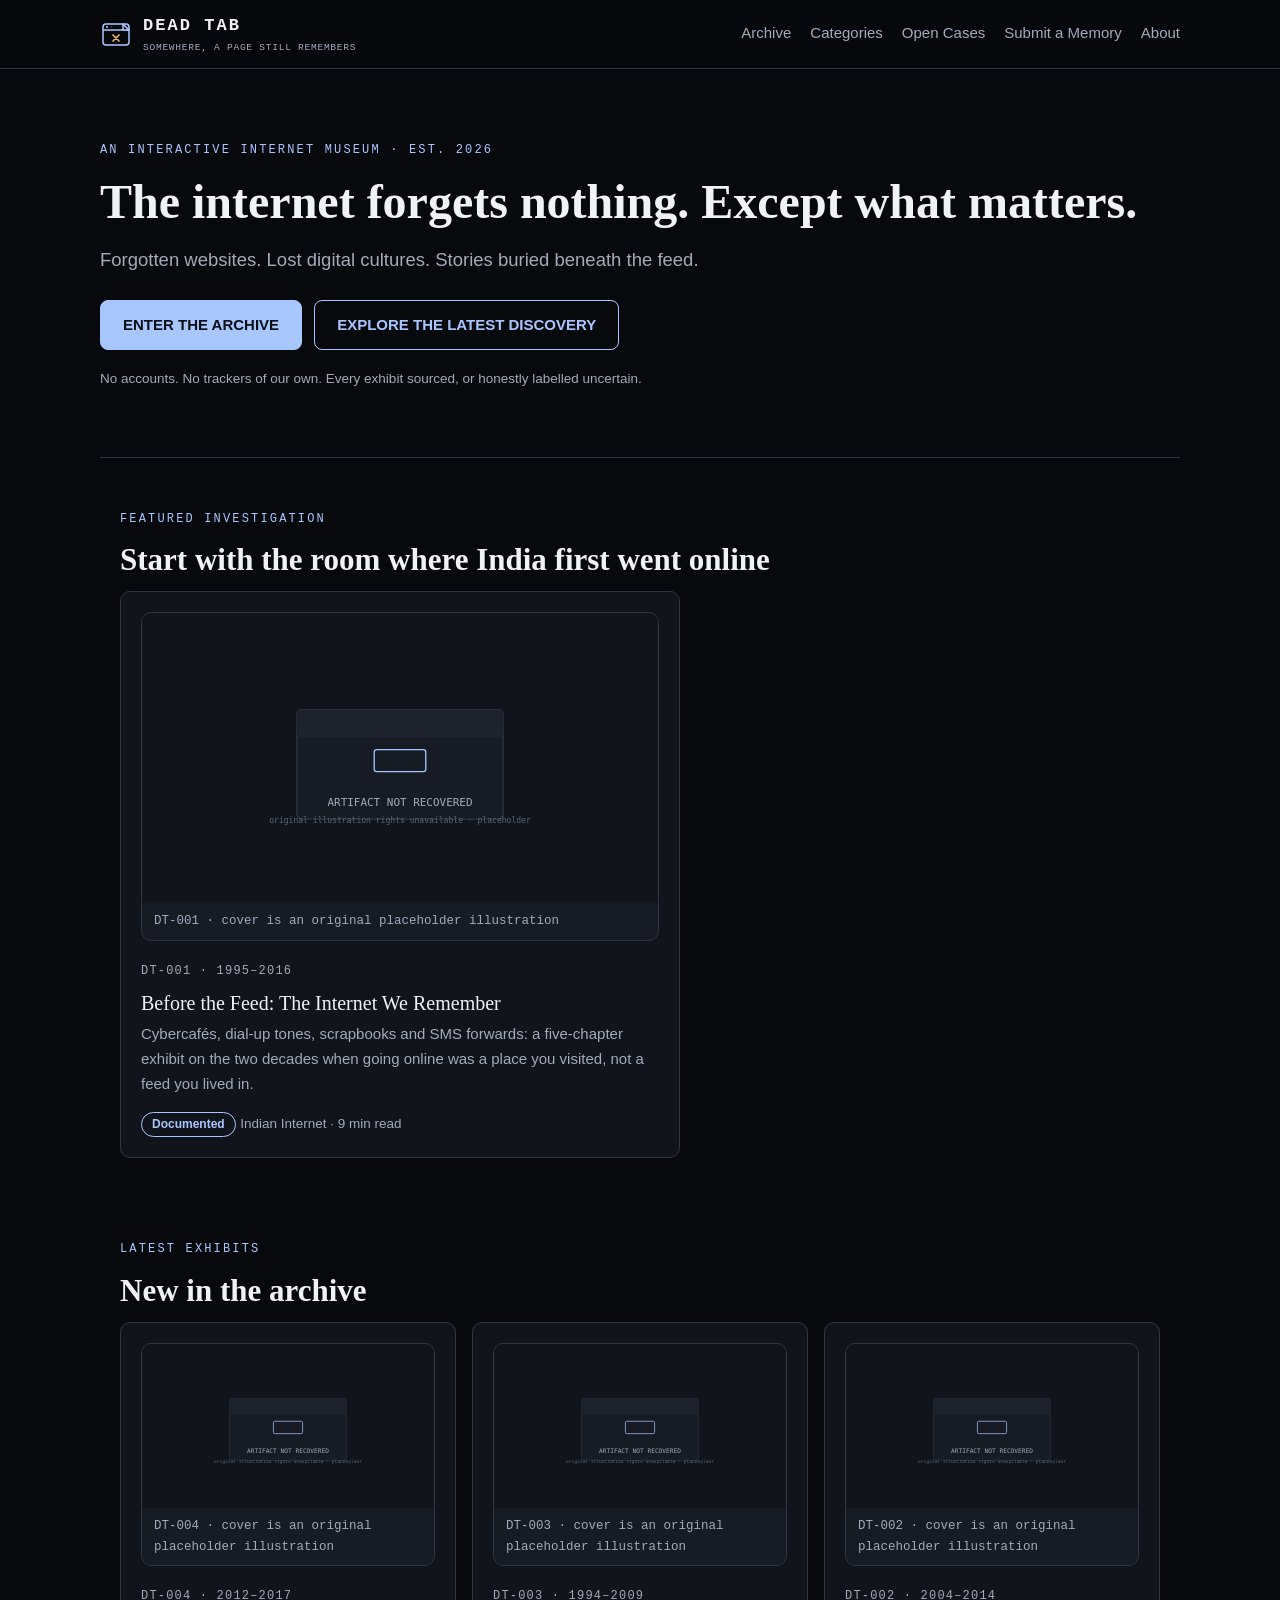
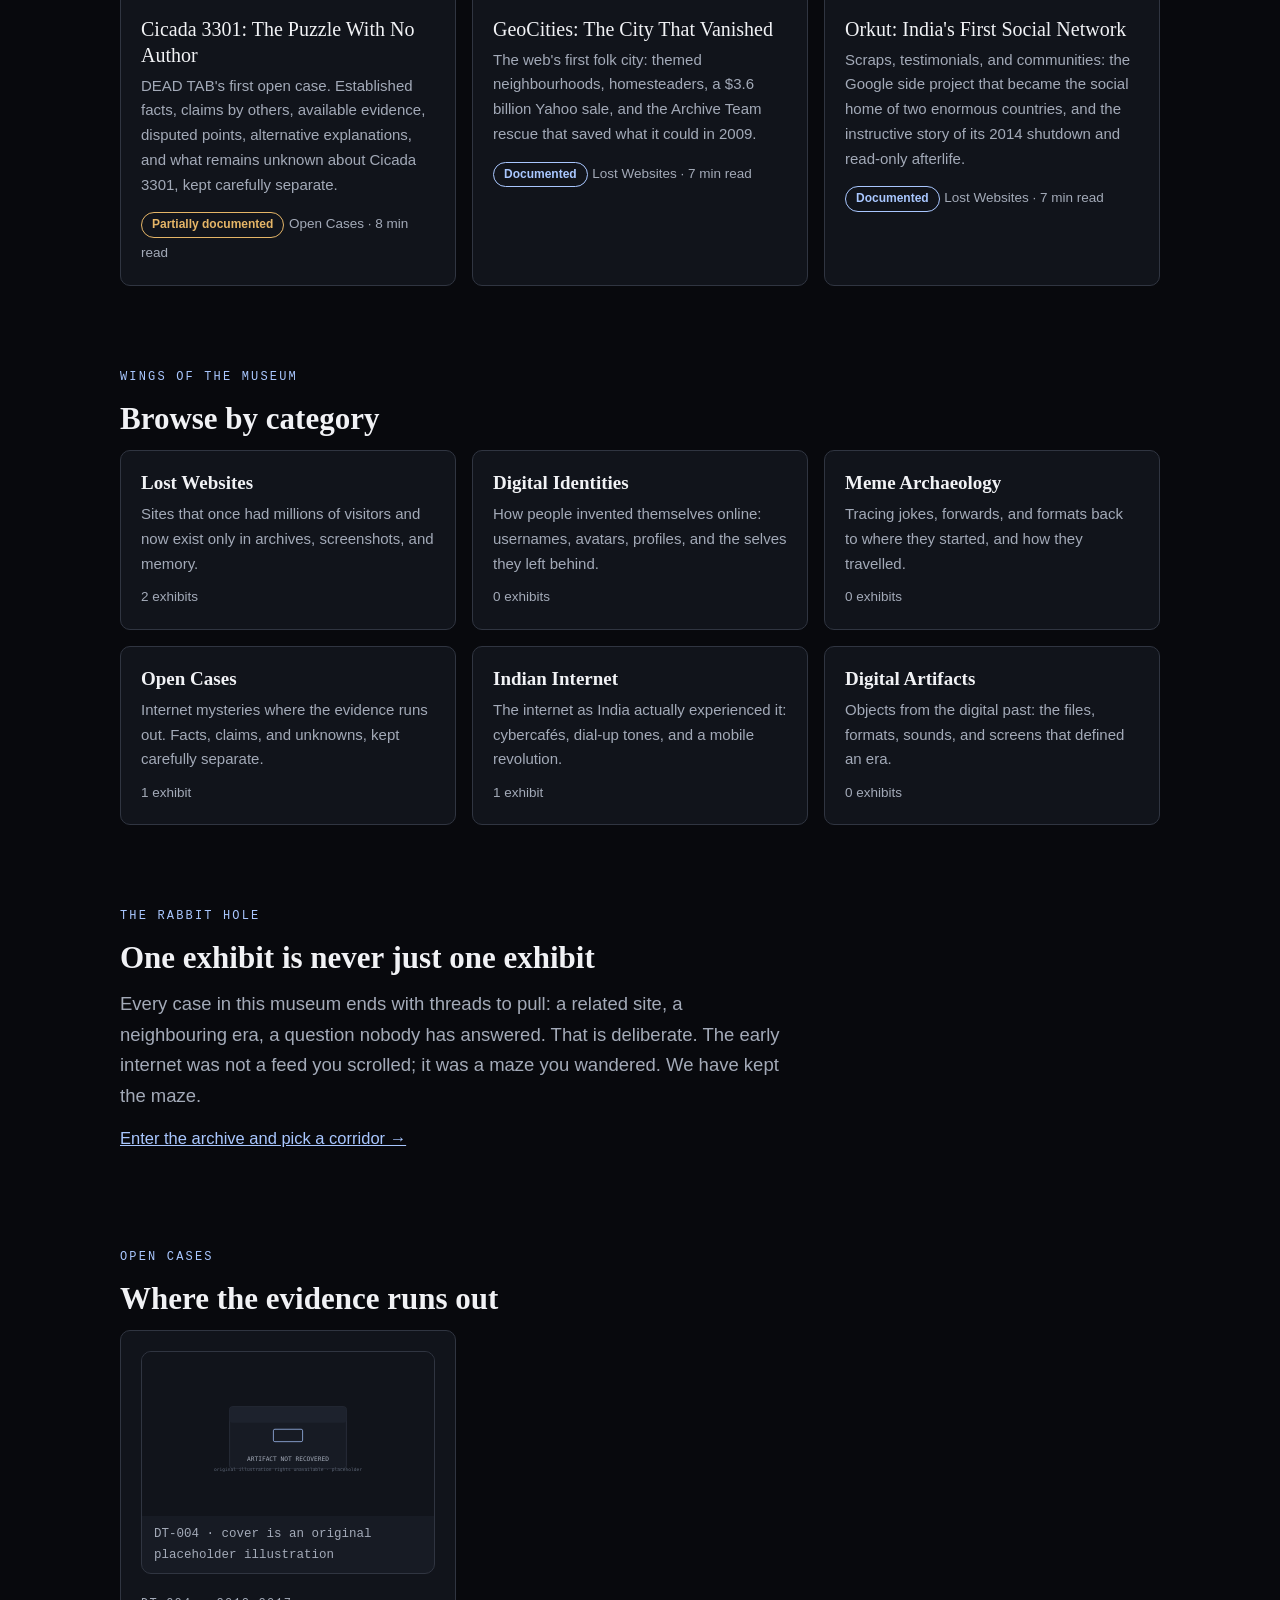
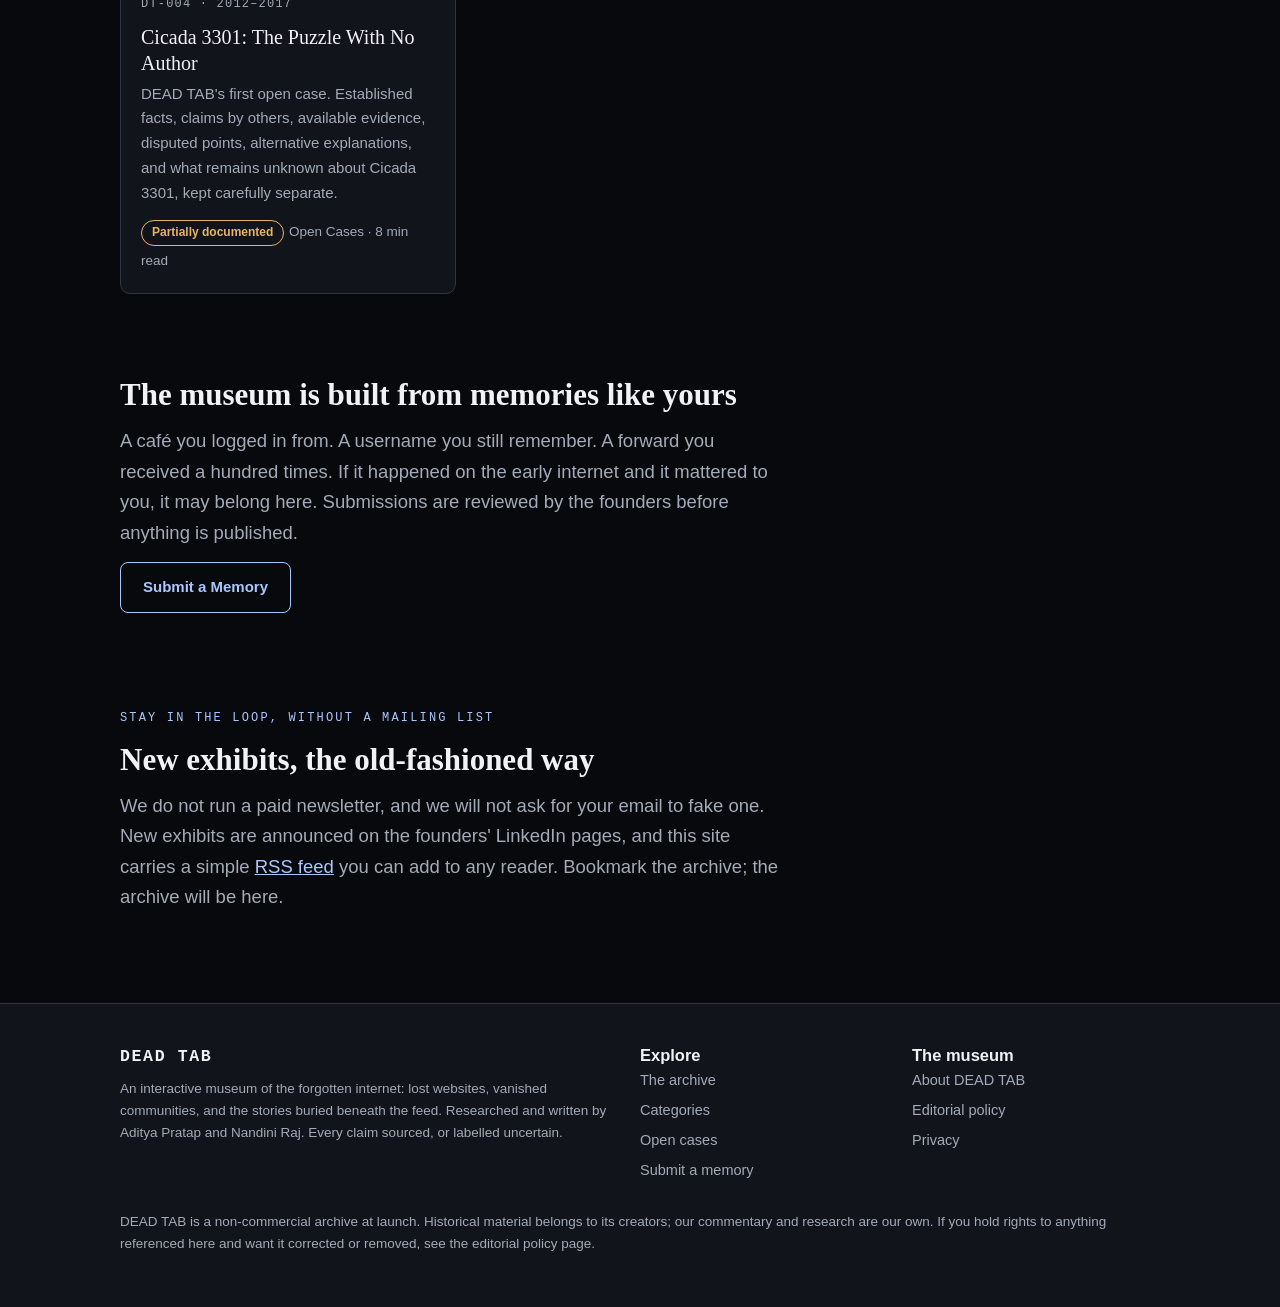
==== index.html @ 276ce0d1 "Add index.html" ====
<!DOCTYPE html>
<html lang="en">
<head>
<meta charset="UTF-8">
<meta name="viewport" content="width=device-width, initial-scale=1">
<title>DEAD TAB — Somewhere, a page still remembers</title>
<meta name="description" content="DEAD TAB is an interactive museum of the forgotten internet: lost websites, vanished communities, and the stories buried beneath the feed. Beginning with India.">
<meta property="og:title" content="DEAD TAB — the museum of the forgotten internet">
<meta property="og:description" content="Forgotten websites. Lost digital cultures. Stories buried beneath the feed.">
<meta property="og:type" content="website">
<meta property="og:url" content="https://adityapratap0077-cloud.github.io/dead-tab/">
<link rel="canonical" href="https://adityapratap0077-cloud.github.io/dead-tab/">
<link rel="icon" href="assets/images/logo.svg" type="image/svg+xml">
<link rel="manifest" href="manifest.webmanifest">
<link rel="stylesheet" href="assets/css/styles.css">
</head>
<body data-page="home">
<header class="site"></header>
<main id="main">
  <div class="wrap hero">
    <p class="kicker">An interactive internet museum · Est. 2026</p>
    <h1>The internet forgets nothing. Except what matters.</h1>
    <p class="lede">Forgotten websites. Lost digital cultures. Stories buried beneath the feed.</p>
    <div class="cta-row">
      <a class="btn" href="archive.html">ENTER THE ARCHIVE</a>
      <a class="btn ghost" href="exhibits/before-the-feed.html">EXPLORE THE LATEST DISCOVERY</a>
    </div>
    <p class="small" style="margin-top:18px">No accounts. No trackers of our own. Every exhibit sourced, or honestly labelled uncertain.</p>
  </div>

  <section>
    <div class="wrap">
      <p class="kicker">Featured investigation</p>
      <h2>Start with the room where India first went online</h2>
      <div id="featuredExhibit" style="max-width:560px"></div>
    </div>
  </section>

  <section class="tight">
    <div class="wrap">
      <p class="kicker">Latest exhibits</p>
      <h2>New in the archive</h2>
      <div class="grid c3" id="latestExhibits"></div>
    </div>
  </section>

  <section>
    <div class="wrap">
      <p class="kicker">Wings of the museum</p>
      <h2>Browse by category</h2>
      <div class="grid c3" id="homeCategories"></div>
    </div>
  </section>

  <section class="tight">
    <div class="wrap">
      <p class="kicker">The rabbit hole</p>
      <h2>One exhibit is never just one exhibit</h2>
      <p class="lede">Every case in this museum ends with threads to pull: a related site, a neighbouring era, a question nobody has answered. That is deliberate. The early internet was not a feed you scrolled; it was a maze you wandered. We have kept the maze.</p>
      <p><a href="archive.html">Enter the archive and pick a corridor →</a></p>
    </div>
  </section>

  <section>
    <div class="wrap">
      <p class="kicker">Open cases</p>
      <h2>Where the evidence runs out</h2>
      <div class="grid c3" id="homeOpenCases"></div>
    </div>
  </section>

  <section class="tight">
    <div class="wrap">
      <h2>The museum is built from memories like yours</h2>
      <p class="lede">A café you logged in from. A username you still remember. A forward you received a hundred times. If it happened on the early internet and it mattered to you, it may belong here. Submissions are reviewed by the founders before anything is published.</p>
      <p><a class="btn ghost" href="submit-memory.html">Submit a Memory</a></p>
    </div>
  </section>

  <section>
    <div class="wrap">
      <p class="kicker">Stay in the loop, without a mailing list</p>
      <h2>New exhibits, the old-fashioned way</h2>
      <p class="lede">We do not run a paid newsletter, and we will not ask for your email to fake one. New exhibits are announced on the founders' LinkedIn pages, and this site carries a simple <a href="feed.xml">RSS feed</a> you can add to any reader. Bookmark the archive; the archive will be here.</p>
    </div>
  </section>
</main>
<footer class="site"></footer>
<script src="assets/js/data.js"></script>
<script src="assets/js/navigation.js"></script>
<script src="assets/js/app.js"></script>
</body>
</html>
---- assets/css/styles.css ----
/* DEAD TAB design system — a quiet archive at night.
   Tokens from the project brief. Colour is used sparingly and never alone:
   every status also carries a text label. */
:root{
  --bg:#08090D; --surface:#11141B; --surface2:#171B24;
  --text:#F1F2F5; --text2:#A3AAB8; --accent:#A9C7FF;
  --evidence:#83D6A3; --warn:#E5B567; --border:#303541;
  --danger:#E58A8A;
  --font-body: -apple-system, "Segoe UI", Roboto, "Noto Sans", Arial, sans-serif;
  --font-display: Georgia, "Iowan Old Style", "Times New Roman", serif;
  --font-mono: ui-monospace, "SF Mono", "Cascadia Mono", Menlo, Consolas, monospace;
  --max:1080px; --radius:10px;
}
*{box-sizing:border-box}
html{scroll-behavior:smooth}
body{margin:0;background:var(--bg);color:var(--text);font-family:var(--font-body);line-height:1.65;font-size:16.5px}
a{color:var(--accent)}
a:focus-visible, button:focus-visible, input:focus-visible, select:focus-visible, [tabindex]:focus-visible{outline:2px solid var(--accent);outline-offset:2px;border-radius:4px}
img{max-width:100%}
.wrap{max-width:var(--max);margin:0 auto;padding:0 20px}
h1,h2,h3{font-family:var(--font-display);font-weight:600;line-height:1.22}
h1{font-size:clamp(30px,5.2vw,48px);margin:0 0 14px}
h2{font-size:clamp(23px,3.4vw,31px);margin:0 0 12px}
h3{font-size:19px;margin:0 0 8px}
p{margin:0 0 14px}
.lede{font-size:18.5px;color:var(--text2);max-width:660px}
.small{font-size:13.5px;color:var(--text2)}
.mono{font-family:var(--font-mono);font-size:12.5px;letter-spacing:.04em}
.kicker{font-family:var(--font-mono);font-size:12px;letter-spacing:.18em;text-transform:uppercase;color:var(--accent);margin-bottom:12px}
.skip{position:absolute;left:-999px;top:0;background:var(--accent);color:#0B0E14;padding:10px 16px;z-index:99;font-weight:700}
.skip:focus{left:8px;top:8px}

/* Header */
header.site{position:sticky;top:0;background:rgba(8,9,13,.95);border-bottom:1px solid var(--border);z-index:50;backdrop-filter:blur(6px)}
.nav{display:flex;align-items:center;gap:16px;padding:12px 0}
.brand{display:flex;align-items:center;gap:11px;text-decoration:none;color:var(--text);font-family:var(--font-mono);font-weight:700;letter-spacing:.12em;font-size:17px}
.brand img{width:32px;height:32px}
.brand .tag{display:block;font-size:9.5px;letter-spacing:.08em;color:var(--text2);font-weight:400}
.nav nav{margin-left:auto;display:flex;gap:19px;align-items:center}
.nav nav a{color:var(--text2);text-decoration:none;font-size:15px}
.nav nav a:hover,.nav nav a[aria-current="page"]{color:var(--text)}
.menu-btn{display:none;margin-left:auto;background:var(--surface);color:var(--text);border:1px solid var(--border);border-radius:8px;padding:8px 13px;font:inherit;font-size:14.5px;cursor:pointer}
@media (max-width:820px){
  .nav nav{display:none;position:absolute;top:57px;left:0;right:0;background:var(--bg);flex-direction:column;align-items:flex-start;padding:14px 20px;border-bottom:1px solid var(--border)}
  .nav nav.open{display:flex}
  .menu-btn{display:block}
}

/* Buttons and cards */
.btn{display:inline-block;background:var(--accent);color:#0B0E14;text-decoration:none;padding:12px 22px;border-radius:8px;font-weight:700;font-size:15px;border:1px solid var(--accent);cursor:pointer}
.btn:hover{background:#C2D8FF}
.btn.ghost{background:transparent;color:var(--accent)}
.btn.ghost:hover{background:var(--surface2)}
section{padding:52px 0}
section.tight{padding:30px 0}
.hero{padding:72px 0 52px;border-bottom:1px solid var(--border)}
.hero .cta-row{display:flex;gap:12px;flex-wrap:wrap;margin-top:24px}
.grid{display:grid;gap:16px}
.grid.c3{grid-template-columns:repeat(3,1fr)}
.grid.c2{grid-template-columns:repeat(2,1fr)}
@media (max-width:860px){.grid.c3,.grid.c2{grid-template-columns:1fr}}
.card{background:var(--surface);border:1px solid var(--border);border-radius:var(--radius);padding:20px}
.card a.title{color:var(--text);text-decoration:none;font-family:var(--font-display);font-size:20px;line-height:1.3;display:block;margin:8px 0 6px}
.card a.title:hover{color:var(--accent)}
.card .desc{color:var(--text2);font-size:15px;margin:0}
.exhibit-id{font-family:var(--font-mono);font-size:12px;color:var(--text2);letter-spacing:.1em}
.status{display:inline-block;padding:2px 10px;border-radius:999px;font-size:12px;font-weight:700;border:1px solid var(--border);color:var(--text2)}
.status.verified{color:var(--evidence);border-color:var(--evidence)}
.status.documented{color:var(--accent);border-color:var(--accent)}
.status.partial{color:var(--warn);border-color:var(--warn)}
.status.uncertain{color:var(--danger);border-color:var(--danger)}
.status.recollection{color:#D8B4E2;border-color:#D8B4E2}
figure.artifact{margin:0 0 14px;border:1px solid var(--border);border-radius:var(--radius);overflow:hidden;background:var(--surface2)}
figure.artifact img{display:block;width:100%;height:auto}
figure.artifact figcaption{padding:8px 12px;font-size:12.5px;color:var(--text2);font-family:var(--font-mono)}

/* Archive controls */
.controls{display:grid;grid-template-columns:2fr 1fr 1fr auto;gap:10px;margin:20px 0}
@media (max-width:820px){.controls{grid-template-columns:1fr}}
.controls input,.controls select{background:var(--surface);color:var(--text);border:1px solid var(--border);border-radius:8px;padding:11px 12px;font:inherit;width:100%}
.empty{border:1px dashed var(--border);border-radius:var(--radius);padding:28px;text-align:center;color:var(--text2)}

/* Exhibit page */
.exhibit-meta{display:grid;grid-template-columns:repeat(auto-fit,minmax(180px,1fr));gap:12px;margin:22px 0}
.exhibit-meta .cell{background:var(--surface);border:1px solid var(--border);border-radius:var(--radius);padding:12px 14px}
.exhibit-meta .k{font-family:var(--font-mono);font-size:11px;letter-spacing:.12em;text-transform:uppercase;color:var(--text2);display:block;margin-bottom:4px}
.chapter{margin:34px 0}
.chapter h2{border-bottom:1px solid var(--border);padding-bottom:8px}
.timeline{list-style:none;padding:0;margin:16px 0}
.timeline li{border-left:2px solid var(--border);padding:0 0 16px 18px;position:relative}
.timeline li::before{content:"";position:absolute;left:-5px;top:6px;width:8px;height:8px;border-radius:50%;background:var(--accent)}
.timeline .when{font-family:var(--font-mono);font-size:12.5px;color:var(--accent)}
.evidence-box{background:var(--surface);border:1px solid var(--border);border-left:3px solid var(--warn);border-radius:var(--radius);padding:18px 20px;margin:26px 0}
.evidence-box.ok{border-left-color:var(--evidence)}
.sources{font-size:14.5px}
.sources li{margin-bottom:8px}
.related a{color:var(--text)}
blockquote.memory{border-left:3px solid var(--accent);margin:18px 0;padding:6px 18px;color:var(--text2);font-style:italic}

/* Footer */
footer.site{border-top:1px solid var(--border);padding:38px 0;margin-top:24px;background:var(--surface)}
footer.site .cols{display:grid;grid-template-columns:2fr 1fr 1fr;gap:24px}
@media (max-width:760px){footer.site .cols{grid-template-columns:1fr}}
footer.site a{color:var(--text2);text-decoration:none;display:block;margin-bottom:6px;font-size:14.5px}
footer.site a:hover{color:var(--accent)}

@media (prefers-reduced-motion: reduce){
  html{scroll-behavior:auto}
  *,*::before,*::after{transition:none !important;animation:none !important}
}
.card, .btn, a{transition:color .15s ease, background-color .15s ease, border-color .15s ease}
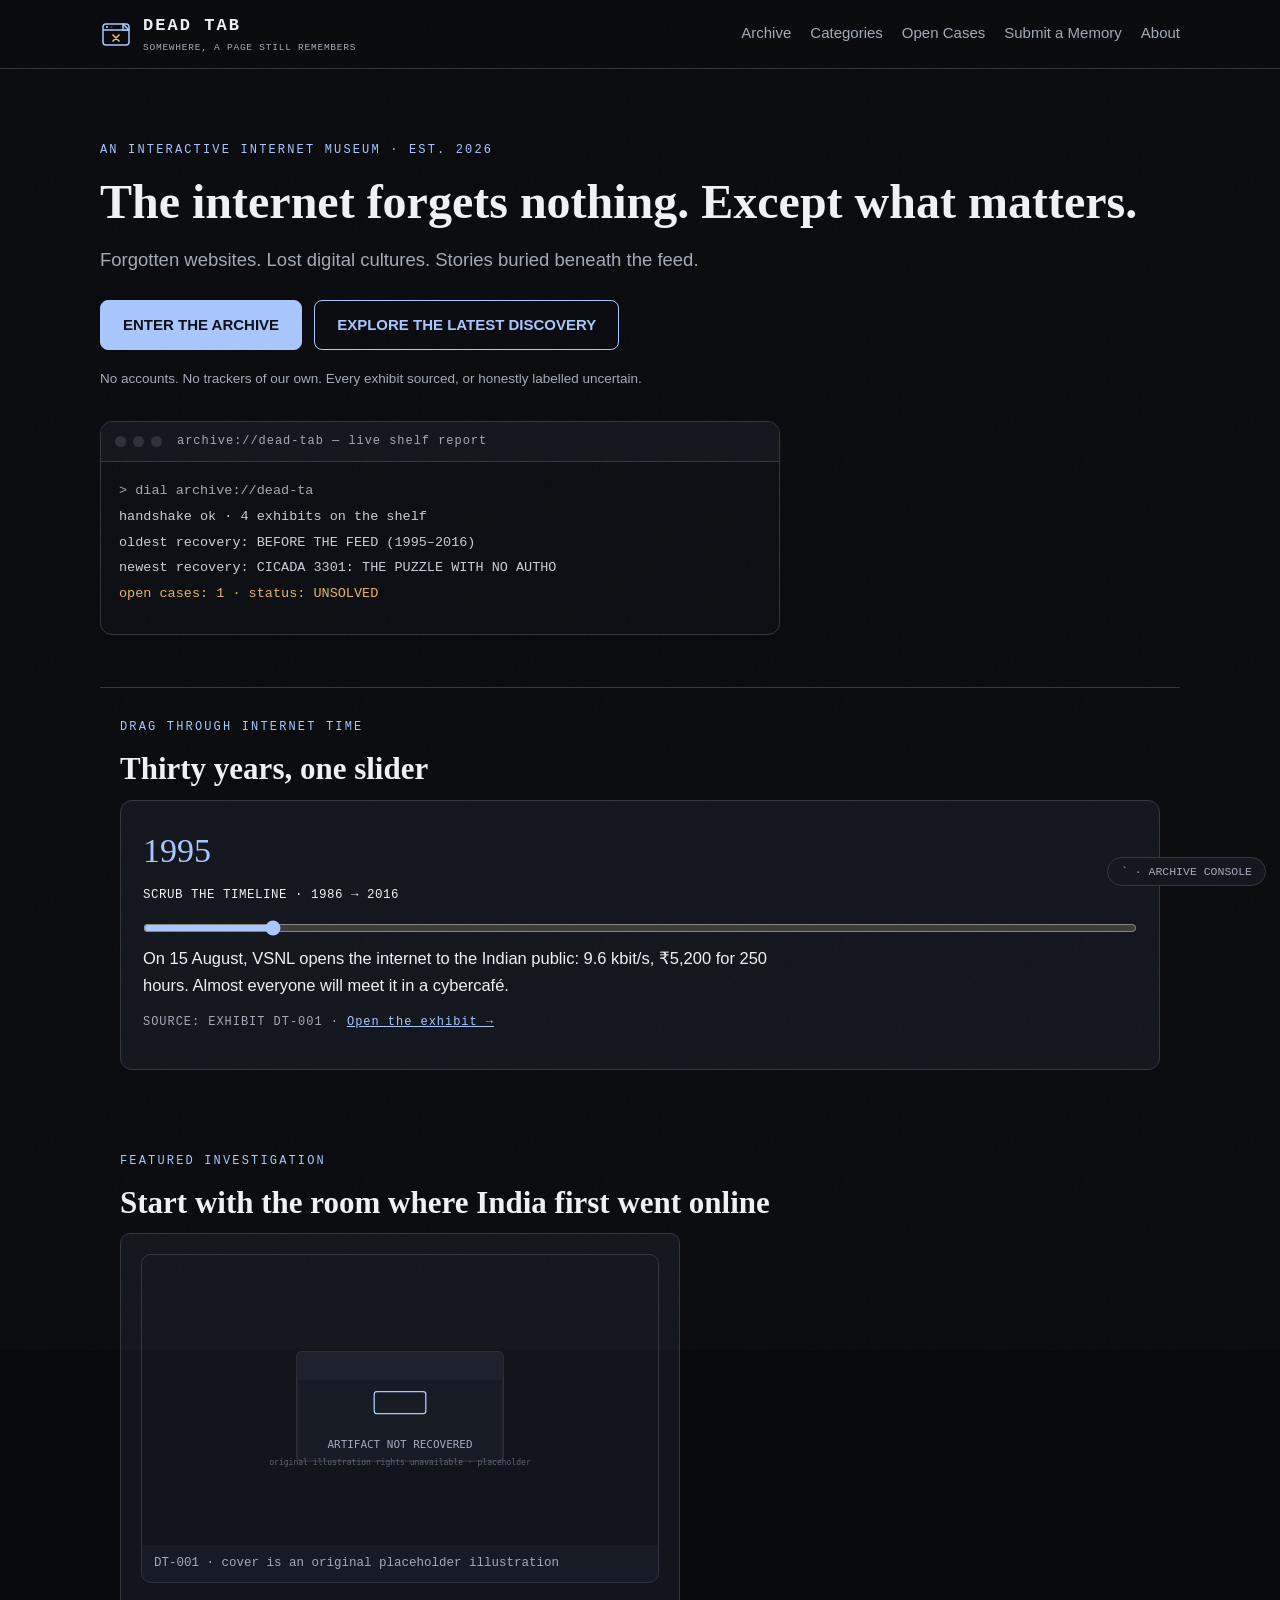
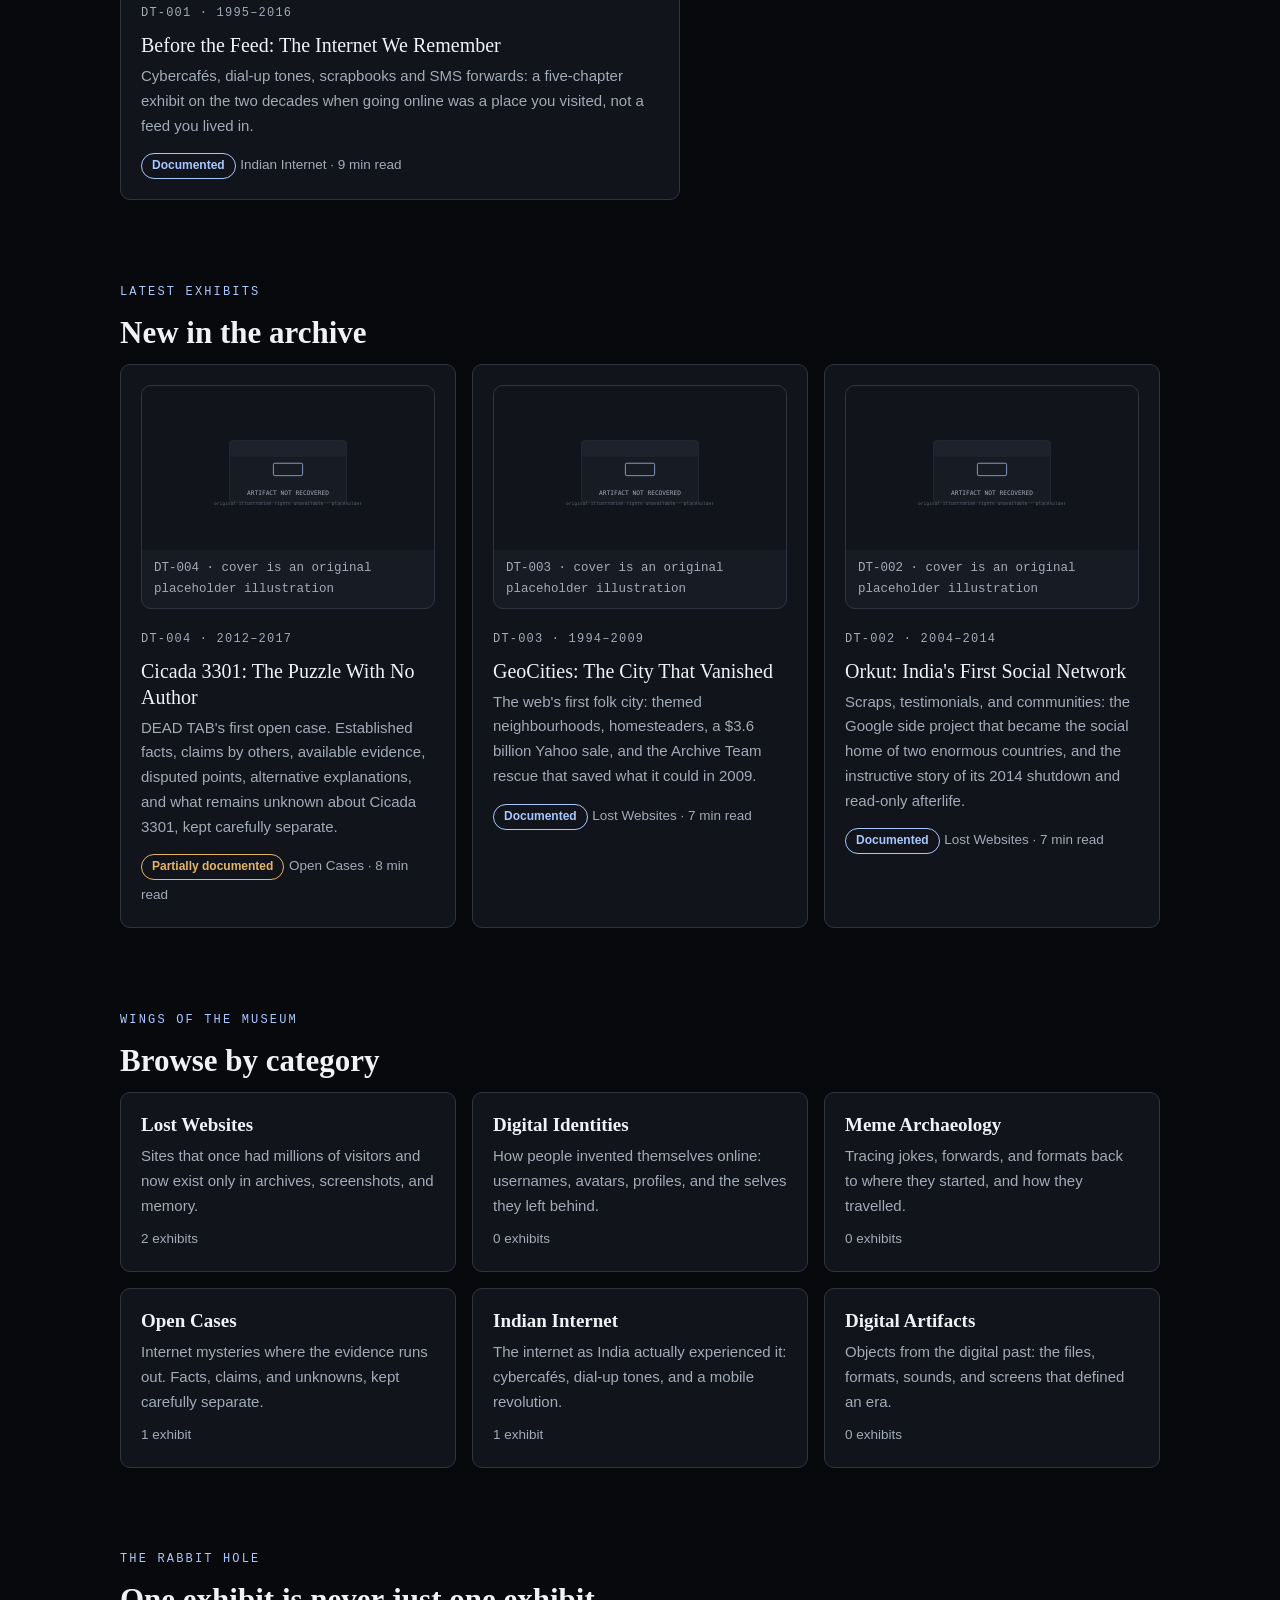
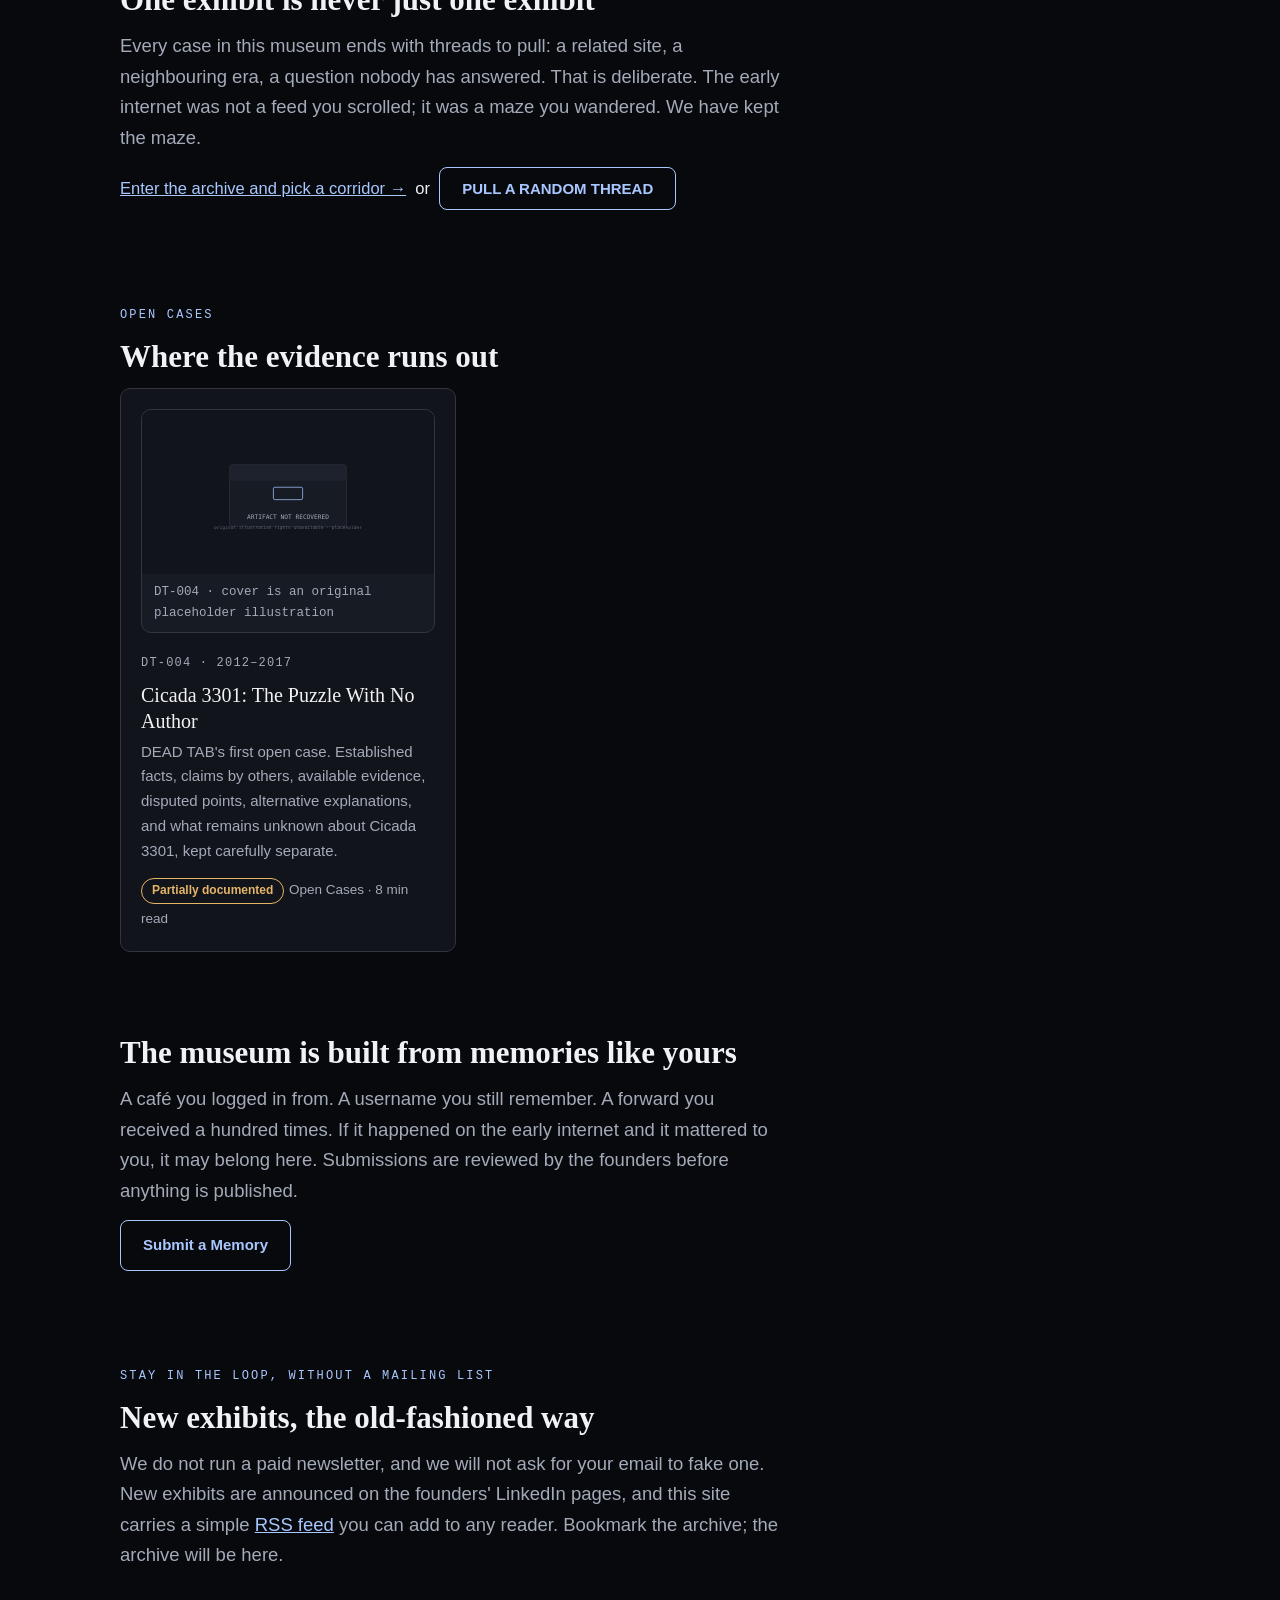
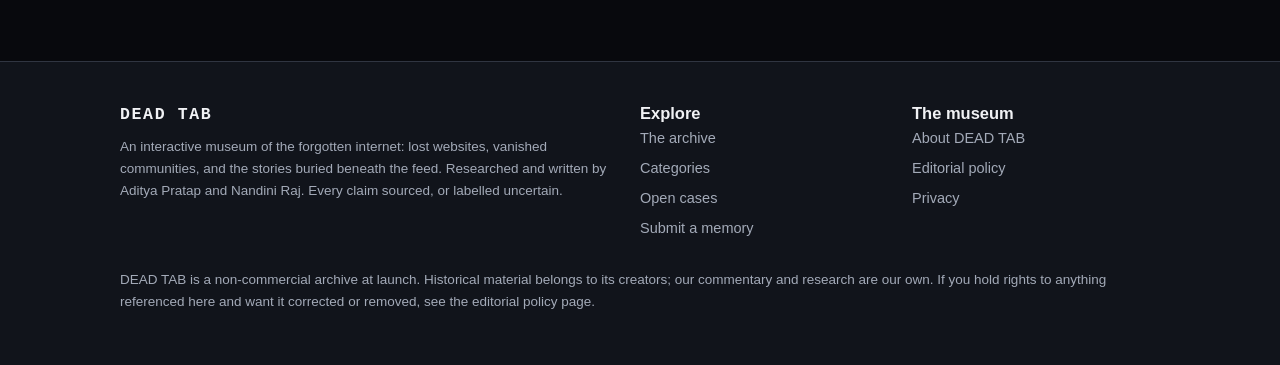
==== commit 01e57bbe: "Update index.html" ====
--- a/index.html
+++ b/index.html
@@ -13,8 +13,14 @@
 <link rel="icon" href="assets/images/logo.svg" type="image/svg+xml">
 <link rel="manifest" href="manifest.webmanifest">
 <link rel="stylesheet" href="assets/css/styles.css">
+<link rel="stylesheet" href="assets/css/experience.css">
 </head>
 <body data-page="home">
+<div id="entryOverlay" aria-hidden="true">
+  <img class="e-logo" src="assets/images/logo.svg" alt="">
+  <div class="e-line" id="entryLine">ESTABLISHING CONNECTION TO THE ARCHIVE…</div>
+  <button class="e-skip" id="entrySkip">Enter immediately</button>
+</div>
 <header class="site"></header>
 <main id="main">
   <div class="wrap hero">
@@ -26,7 +32,25 @@
       <a class="btn ghost" href="exhibits/before-the-feed.html">EXPLORE THE LATEST DISCOVERY</a>
     </div>
     <p class="small" style="margin-top:18px">No accounts. No trackers of our own. Every exhibit sourced, or honestly labelled uncertain.</p>
+    <div class="terminal" role="img" aria-label="A terminal window reporting the archive's real contents: four exhibits recovered, one open case unsolved">
+      <div class="t-bar"><i></i><i></i><i></i><span>archive://dead-tab — live shelf report</span></div>
+      <div class="t-body" id="termBody"></div>
+    </div>
   </div>
+
+  <section class="tight">
+    <div class="wrap">
+      <p class="kicker">Drag through internet time</p>
+      <h2>Thirty years, one slider</h2>
+      <div class="scrubber">
+        <div class="era-year" id="eraYear">1995</div>
+        <label class="mono" for="eraRange">SCRUB THE TIMELINE · 1986 → 2016</label>
+        <input type="range" id="eraRange" min="0" max="8" step="1" value="1" aria-describedby="eraFact">
+        <p class="era-fact" id="eraFact"></p>
+        <p class="era-meta"><span id="eraMeta"></span> · <a id="eraLink" href="exhibits/before-the-feed.html">Open the exhibit →</a></p>
+      </div>
+    </div>
+  </section>
 
   <section>
     <div class="wrap">
@@ -57,7 +81,7 @@
       <p class="kicker">The rabbit hole</p>
       <h2>One exhibit is never just one exhibit</h2>
       <p class="lede">Every case in this museum ends with threads to pull: a related site, a neighbouring era, a question nobody has answered. That is deliberate. The early internet was not a feed you scrolled; it was a maze you wandered. We have kept the maze.</p>
-      <p><a href="archive.html">Enter the archive and pick a corridor →</a></p>
+      <p><a href="archive.html">Enter the archive and pick a corridor →</a> &nbsp;or&nbsp; <button class="btn ghost" data-random-thread type="button">PULL A RANDOM THREAD</button></p>
     </div>
   </section>
 
@@ -89,5 +113,6 @@
 <script src="assets/js/data.js"></script>
 <script src="assets/js/navigation.js"></script>
 <script src="assets/js/app.js"></script>
+<script src="assets/js/experience.js"></script>
 </body>
 </html>
--- a/assets/css/experience.css
+++ b/assets/css/experience.css
@@ -0,0 +1,90 @@
+/* DEAD TAB experience layer — atmosphere and interaction.
+   Everything here is progressive enhancement: content is fully readable
+   without it, and prefers-reduced-motion turns the motion off. */
+
+/* Film grain + vignette: a faint photographic texture over the dark. */
+body::after{
+  content:"";position:fixed;inset:-50%;pointer-events:none;z-index:200;opacity:.05;
+  background-image:url("data:image/svg+xml,%3Csvg xmlns='http://www.w3.org/2000/svg' width='240' height='240'%3E%3Cfilter id='n'%3E%3CfeTurbulence type='fractalNoise' baseFrequency='0.9' numOctaves='2'/%3E%3C/filter%3E%3Crect width='240' height='240' filter='url(%23n)' opacity='0.9'/%3E%3C/svg%3E");
+  animation:grain 9s steps(6) infinite;
+}
+@keyframes grain{
+  0%,100%{transform:translate(0,0)}20%{transform:translate(-4%,3%)}
+  40%{transform:translate(3%,-5%)}60%{transform:translate(-5%,-2%)}80%{transform:translate(4%,4%)}
+}
+::selection{background:var(--accent);color:#0B0E14}
+html{scrollbar-color:#303541 #08090D}
+
+/* Scroll reveal */
+.reveal{opacity:0;transform:translateY(16px);transition:opacity .6s ease,transform .6s ease}
+.reveal.in{opacity:1;transform:none}
+
+/* Card tilt (fine pointers only, applied by JS) */
+.card.tilt{transform-style:preserve-3d;will-change:transform}
+.card.tilt .tilt-glare{position:relative}
+.card{position:relative;overflow:hidden}
+.card::before{content:"";position:absolute;inset:0;background:radial-gradient(420px circle at var(--mx,50%) var(--my,50%),rgba(169,199,255,.09),transparent 65%);opacity:0;transition:opacity .25s ease;pointer-events:none}
+.card:hover::before{opacity:1}
+
+/* Page transition veil */
+#veil{position:fixed;inset:0;background:#05060A;z-index:400;display:flex;align-items:center;justify-content:center;opacity:0;pointer-events:none;transition:opacity .28s ease}
+#veil.on{opacity:1;pointer-events:all}
+#veil .v-text{font-family:var(--font-mono);color:var(--accent);letter-spacing:.22em;font-size:13px;text-transform:uppercase}
+#veil .v-text::after{content:"";animation:dots 1s steps(4) infinite}
+@keyframes dots{0%{content:""}25%{content:"."}50%{content:".."}75%{content:"..." }}
+
+/* Reading progress */
+#progressBar{position:fixed;top:0;left:0;height:3px;background:var(--accent);width:0;z-index:300}
+
+/* Entry overlay (first visit per session) */
+#entryOverlay{position:fixed;inset:0;background:#05060A;z-index:500;display:flex;flex-direction:column;align-items:center;justify-content:center;gap:14px;text-align:center;padding:20px}
+#entryOverlay .e-logo{width:74px;height:74px;animation:pulse 1.6s ease-in-out infinite}
+@keyframes pulse{0%,100%{opacity:.55}50%{opacity:1}}
+#entryOverlay .e-line{font-family:var(--font-mono);color:var(--text2);font-size:13px;letter-spacing:.14em;min-height:20px}
+#entryOverlay .e-skip{background:none;border:1px solid var(--border);color:var(--text2);border-radius:8px;padding:8px 16px;font:inherit;font-size:13.5px;cursor:pointer}
+#entryOverlay .e-skip:hover{color:var(--text);border-color:var(--accent)}
+
+/* Archive terminal (homepage hero) */
+.terminal{background:#0A0C11;border:1px solid var(--border);border-radius:12px;overflow:hidden;max-width:680px;margin-top:30px;text-align:left}
+.terminal .t-bar{display:flex;gap:7px;align-items:center;padding:10px 14px;border-bottom:1px solid var(--border);background:var(--surface)}
+.terminal .t-bar i{width:11px;height:11px;border-radius:50%;background:#2A2F3A;display:block}
+.terminal .t-bar span{margin-left:8px;font-family:var(--font-mono);font-size:12px;color:var(--text2);letter-spacing:.08em}
+.terminal .t-body{padding:16px 18px;font-family:var(--font-mono);font-size:13.5px;line-height:1.9;color:#C7CEDA;min-height:172px}
+.terminal .t-body .ok{color:var(--evidence)}
+.terminal .t-body .amber{color:var(--warn)}
+.terminal .t-body .dim{color:var(--text2)}
+.terminal .cursor{display:inline-block;width:9px;height:16px;background:var(--accent);vertical-align:-2px;animation:blink 1s steps(1) infinite}
+@keyframes blink{50%{opacity:0}}
+
+/* Time scrubber */
+.scrubber{background:var(--surface);border:1px solid var(--border);border-radius:12px;padding:22px}
+.scrubber input[type="range"]{width:100%;accent-color:var(--accent);margin:14px 0 6px}
+.scrubber .era-year{font-family:var(--font-display);font-size:34px;color:var(--accent)}
+.scrubber .era-fact{font-size:16.5px;max-width:640px}
+.scrubber .era-meta{font-family:var(--font-mono);font-size:12px;color:var(--text2);letter-spacing:.08em}
+
+/* Dial-up simulator */
+.dialup{background:#0A0C11;border:1px solid var(--border);border-radius:12px;padding:22px;margin:26px 0}
+.dialup .d-screen{font-family:var(--font-mono);font-size:13.5px;line-height:1.9;color:#C7CEDA;min-height:120px;white-space:pre-wrap}
+.dialup .d-bar{height:8px;background:var(--surface2);border-radius:99px;overflow:hidden;margin:14px 0}
+.dialup .d-bar i{display:block;height:100%;width:0;background:var(--accent);transition:width .3s ease}
+.dialup .d-rate{font-family:var(--font-mono);font-size:12px;color:var(--warn);letter-spacing:.1em}
+
+/* Archive console overlay */
+#consoleOverlay{position:fixed;inset:0;background:rgba(4,5,8,.92);z-index:450;display:none;align-items:flex-start;justify-content:center;padding:9vh 16px 16px}
+#consoleOverlay.open{display:flex}
+#consoleOverlay .c-box{width:min(680px,100%);background:#0A0C11;border:1px solid var(--accent);border-radius:12px;overflow:hidden}
+#consoleOverlay .c-head{padding:11px 16px;border-bottom:1px solid var(--border);font-family:var(--font-mono);font-size:12px;letter-spacing:.14em;color:var(--accent);display:flex;justify-content:space-between}
+#consoleOverlay .c-out{padding:14px 16px;font-family:var(--font-mono);font-size:13.5px;line-height:1.85;color:#C7CEDA;max-height:46vh;overflow:auto;white-space:pre-wrap}
+#consoleOverlay .c-row{display:flex;gap:8px;border-top:1px solid var(--border);padding:10px 12px}
+#consoleOverlay input{flex:1;background:none;border:none;color:var(--text);font-family:var(--font-mono);font-size:14.5px;outline:none}
+.console-hint{position:fixed;right:14px;bottom:14px;z-index:120;background:var(--surface);border:1px solid var(--border);color:var(--text2);border-radius:99px;padding:7px 13px;font-family:var(--font-mono);font-size:11.5px;cursor:pointer}
+.console-hint:hover{color:var(--text);border-color:var(--accent)}
+
+@media (prefers-reduced-motion: reduce){
+  body::after{animation:none}
+  .reveal{opacity:1;transform:none;transition:none}
+  #entryOverlay .e-logo{animation:none}
+  .terminal .cursor{animation:none}
+  #veil{transition:none}
+}
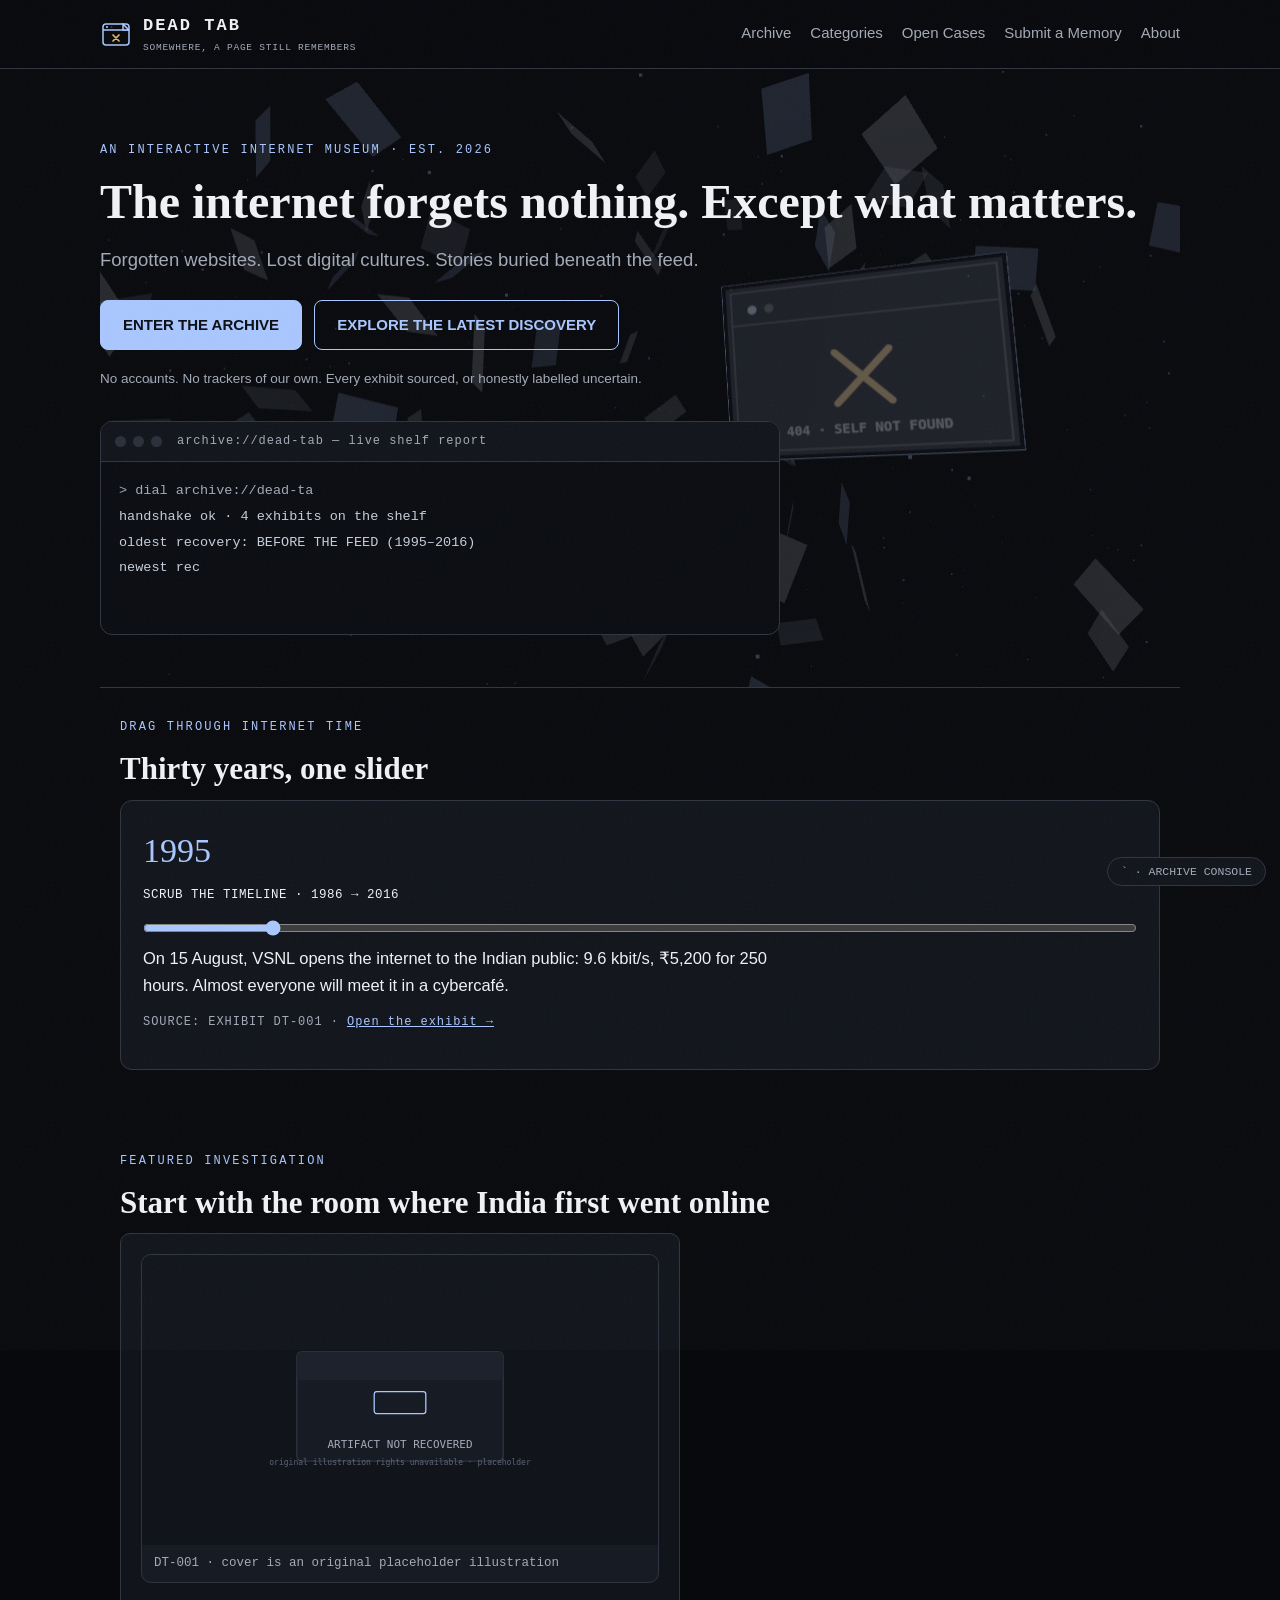
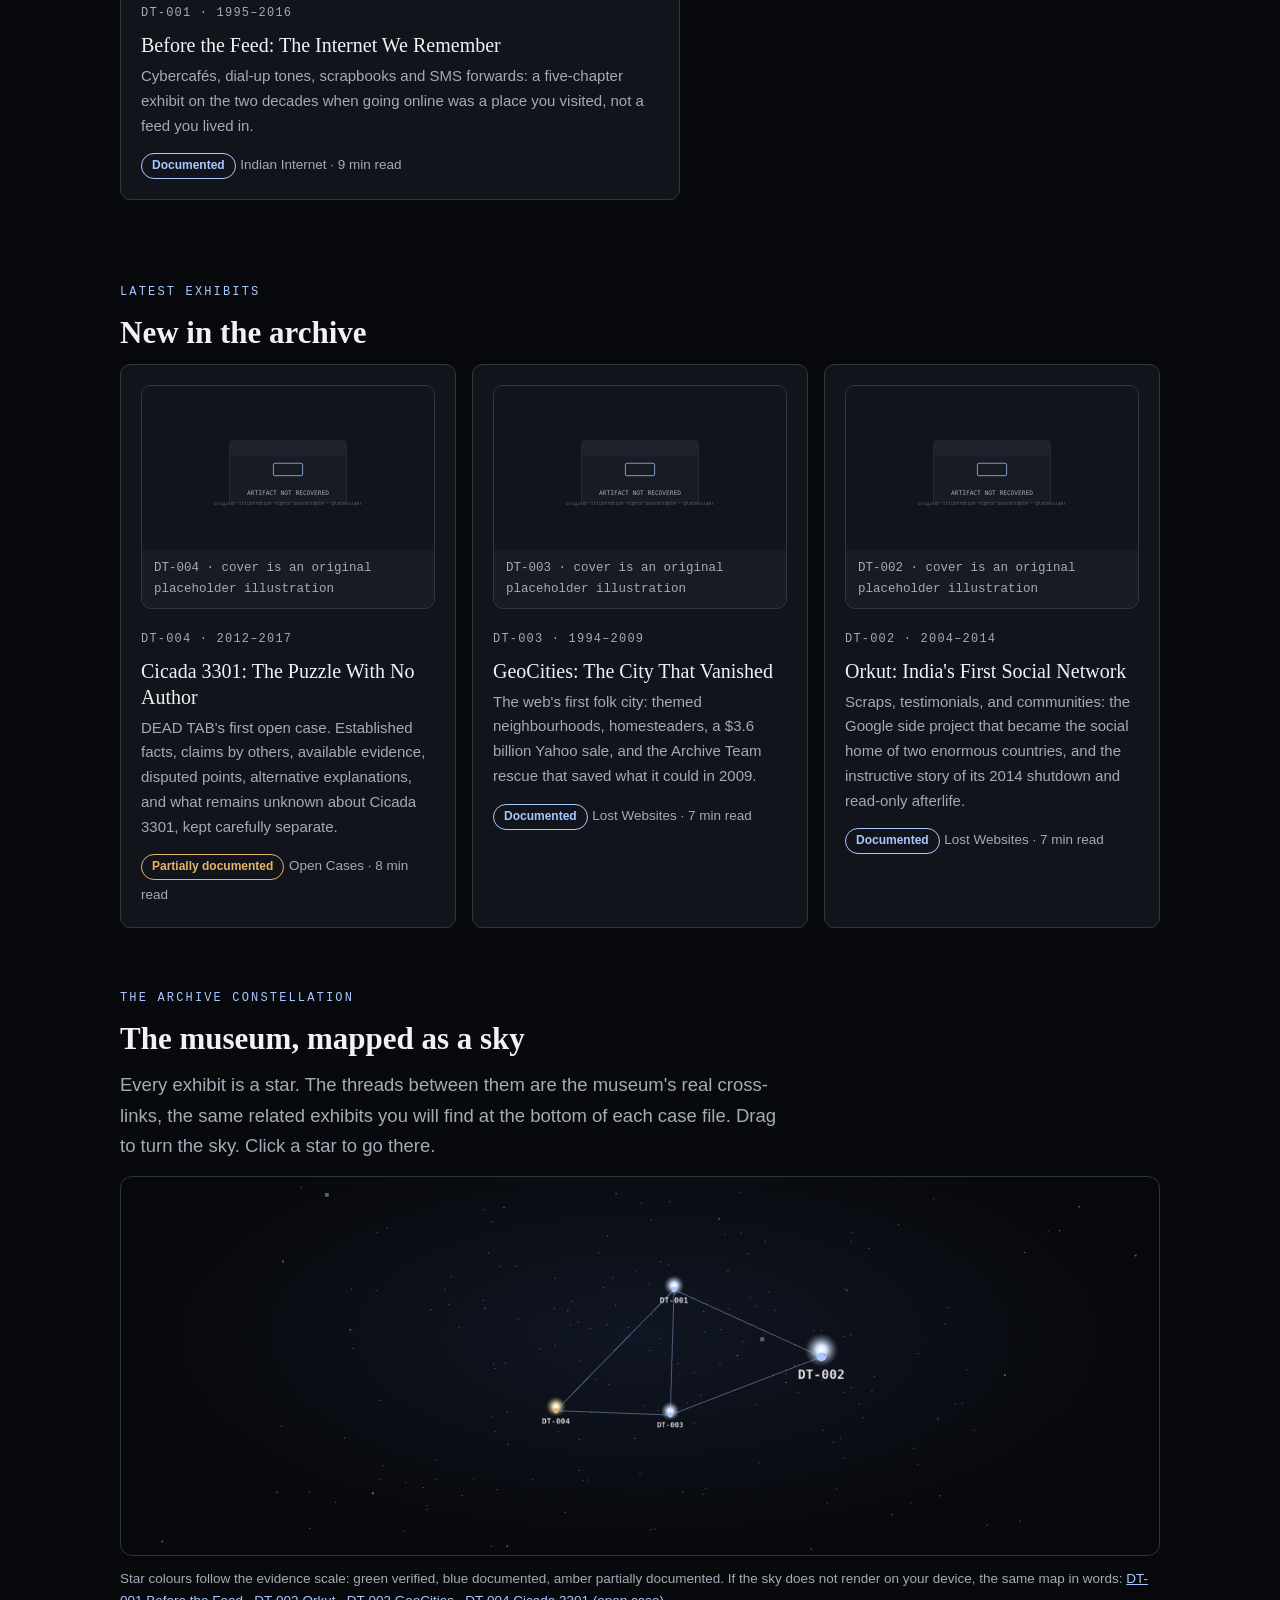
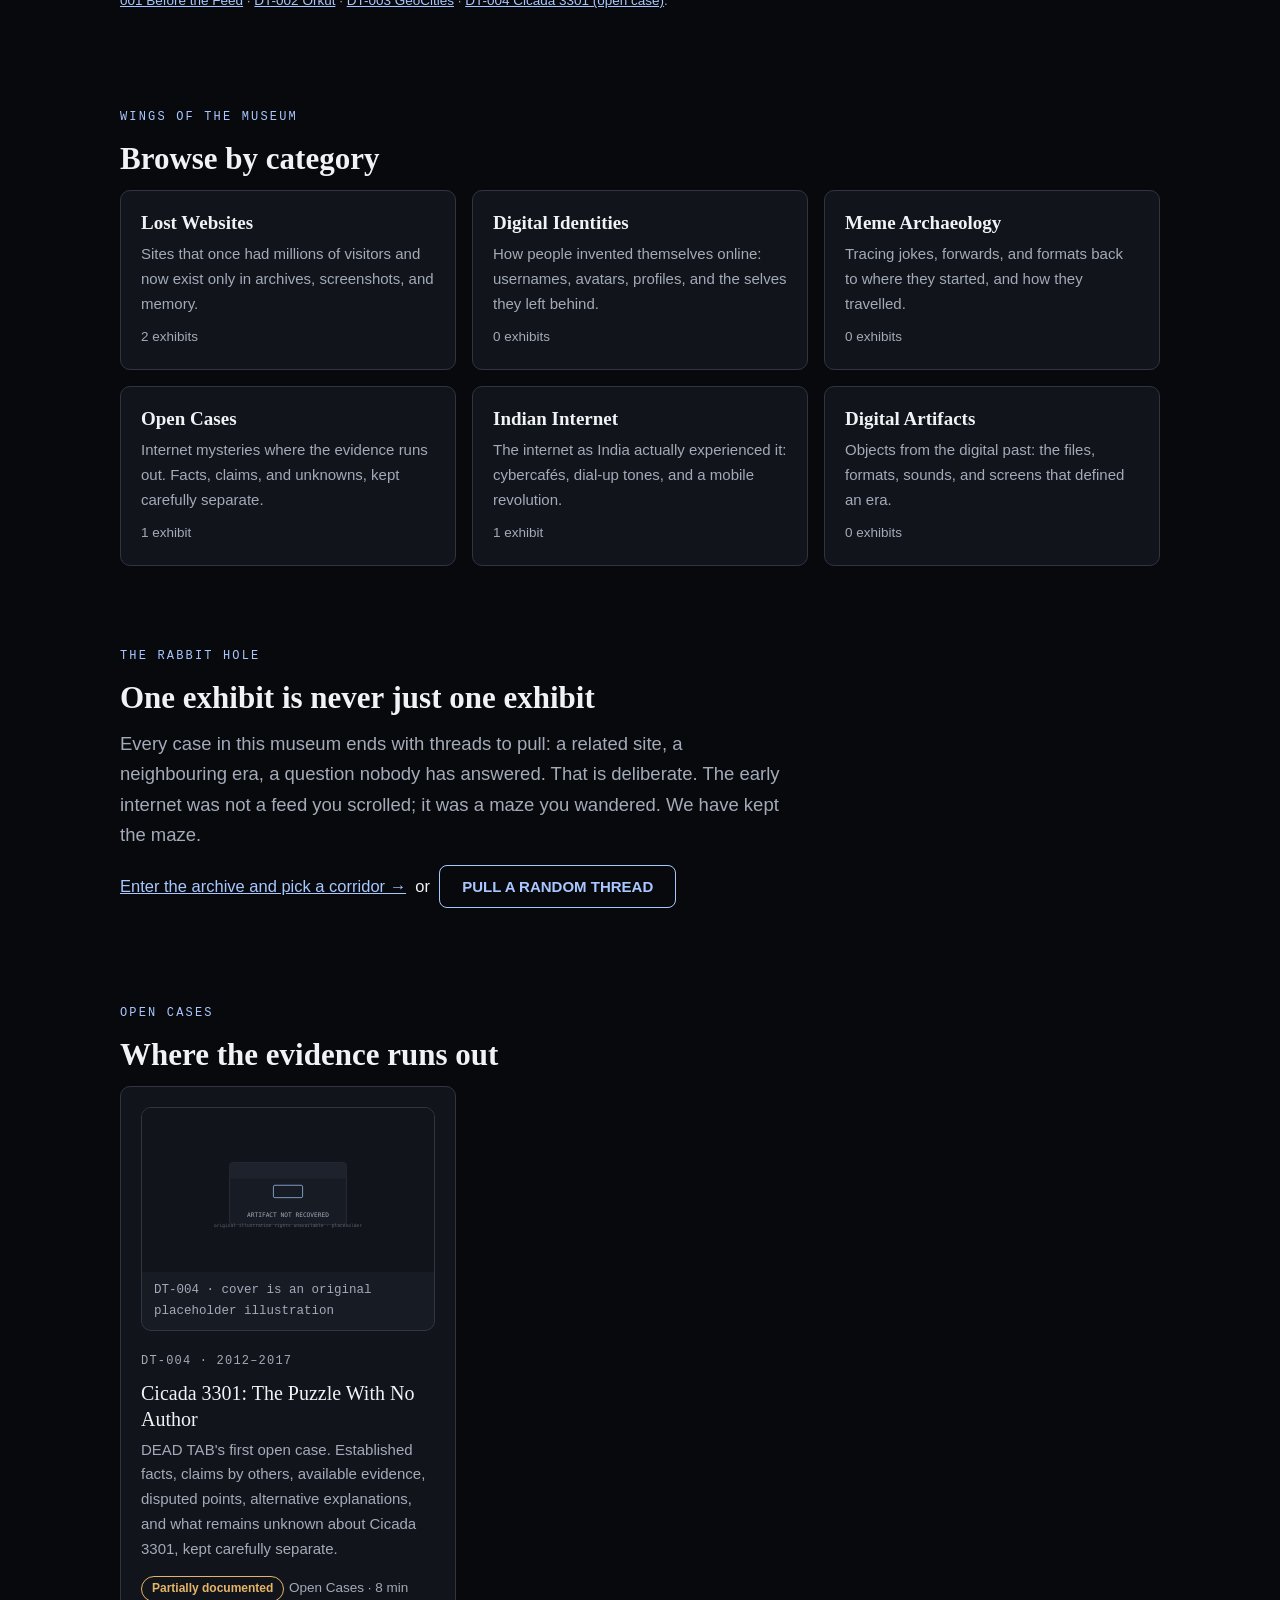
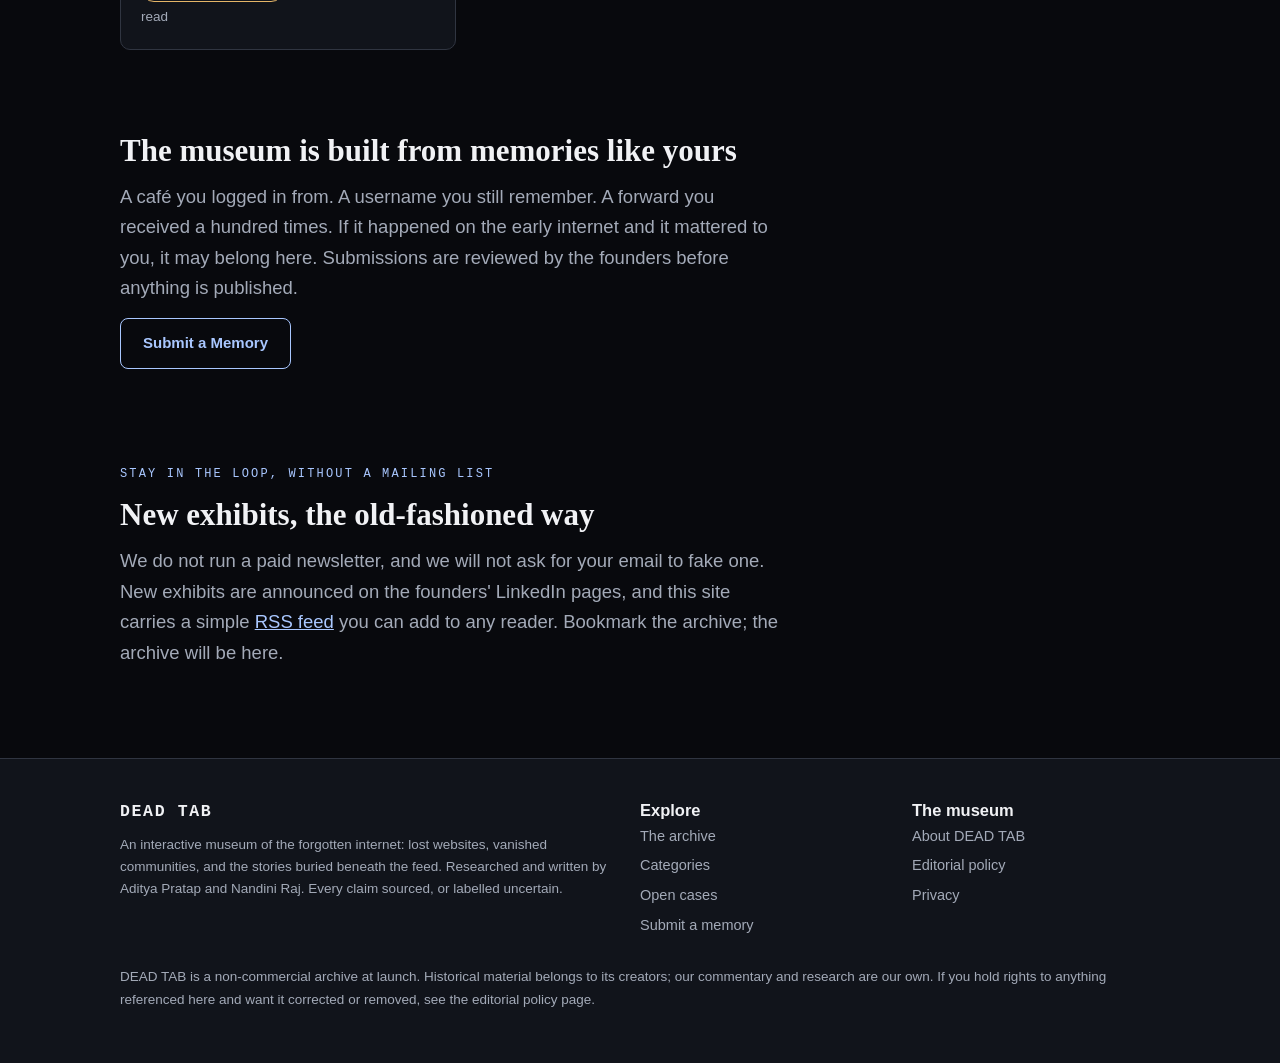
==== commit 5239eccb: "Update index.html" ====
--- a/index.html
+++ b/index.html
@@ -24,6 +24,7 @@
 <header class="site"></header>
 <main id="main">
   <div class="wrap hero">
+    <canvas id="webglHero" aria-hidden="true"></canvas>
     <p class="kicker">An interactive internet museum · Est. 2026</p>
     <h1>The internet forgets nothing. Except what matters.</h1>
     <p class="lede">Forgotten websites. Lost digital cultures. Stories buried beneath the feed.</p>
@@ -65,6 +66,16 @@
       <p class="kicker">Latest exhibits</p>
       <h2>New in the archive</h2>
       <div class="grid c3" id="latestExhibits"></div>
+    </div>
+  </section>
+
+  <section class="tight">
+    <div class="wrap">
+      <p class="kicker">The archive constellation</p>
+      <h2>The museum, mapped as a sky</h2>
+      <p class="lede">Every exhibit is a star. The threads between them are the museum's real cross-links, the same related exhibits you will find at the bottom of each case file. Drag to turn the sky. Click a star to go there.</p>
+      <canvas id="webglConstellation" aria-label="Interactive 3D map of the museum's exhibits and their connections"></canvas>
+      <p class="small">Star colours follow the evidence scale: green verified, blue documented, amber partially documented. If the sky does not render on your device, the same map in words: <a href="exhibits/before-the-feed.html">DT-001 Before the Feed</a> · <a href="exhibits/orkut-indias-first-social-network.html">DT-002 Orkut</a> · <a href="exhibits/geocities-the-city-that-vanished.html">DT-003 GeoCities</a> · <a href="exhibits/cicada-3301-open-case.html">DT-004 Cicada 3301 (open case)</a>.</p>
     </div>
   </section>
 
@@ -114,5 +125,6 @@
 <script src="assets/js/navigation.js"></script>
 <script src="assets/js/app.js"></script>
 <script src="assets/js/experience.js"></script>
+<script type="module" src="assets/js/three-scenes.js"></script>
 </body>
 </html>
--- a/assets/css/experience.css
+++ b/assets/css/experience.css
@@ -88,3 +88,10 @@
   .terminal .cursor{animation:none}
   #veil{transition:none}
 }
+
+/* 3D layer */
+.hero{position:relative;overflow:hidden}
+#webglHero{position:absolute;inset:0;width:100%;height:100%;opacity:.5;pointer-events:none}
+.hero > *:not(canvas){position:relative;z-index:1}
+#webglConstellation{width:100%;height:380px;display:block;border:1px solid var(--border);border-radius:12px;background:radial-gradient(ellipse at 50% 42%, #101623 0%, #08090D 68%);touch-action:pan-y;margin:8px 0 12px}
+@media (max-width:640px){#webglConstellation{height:300px}}
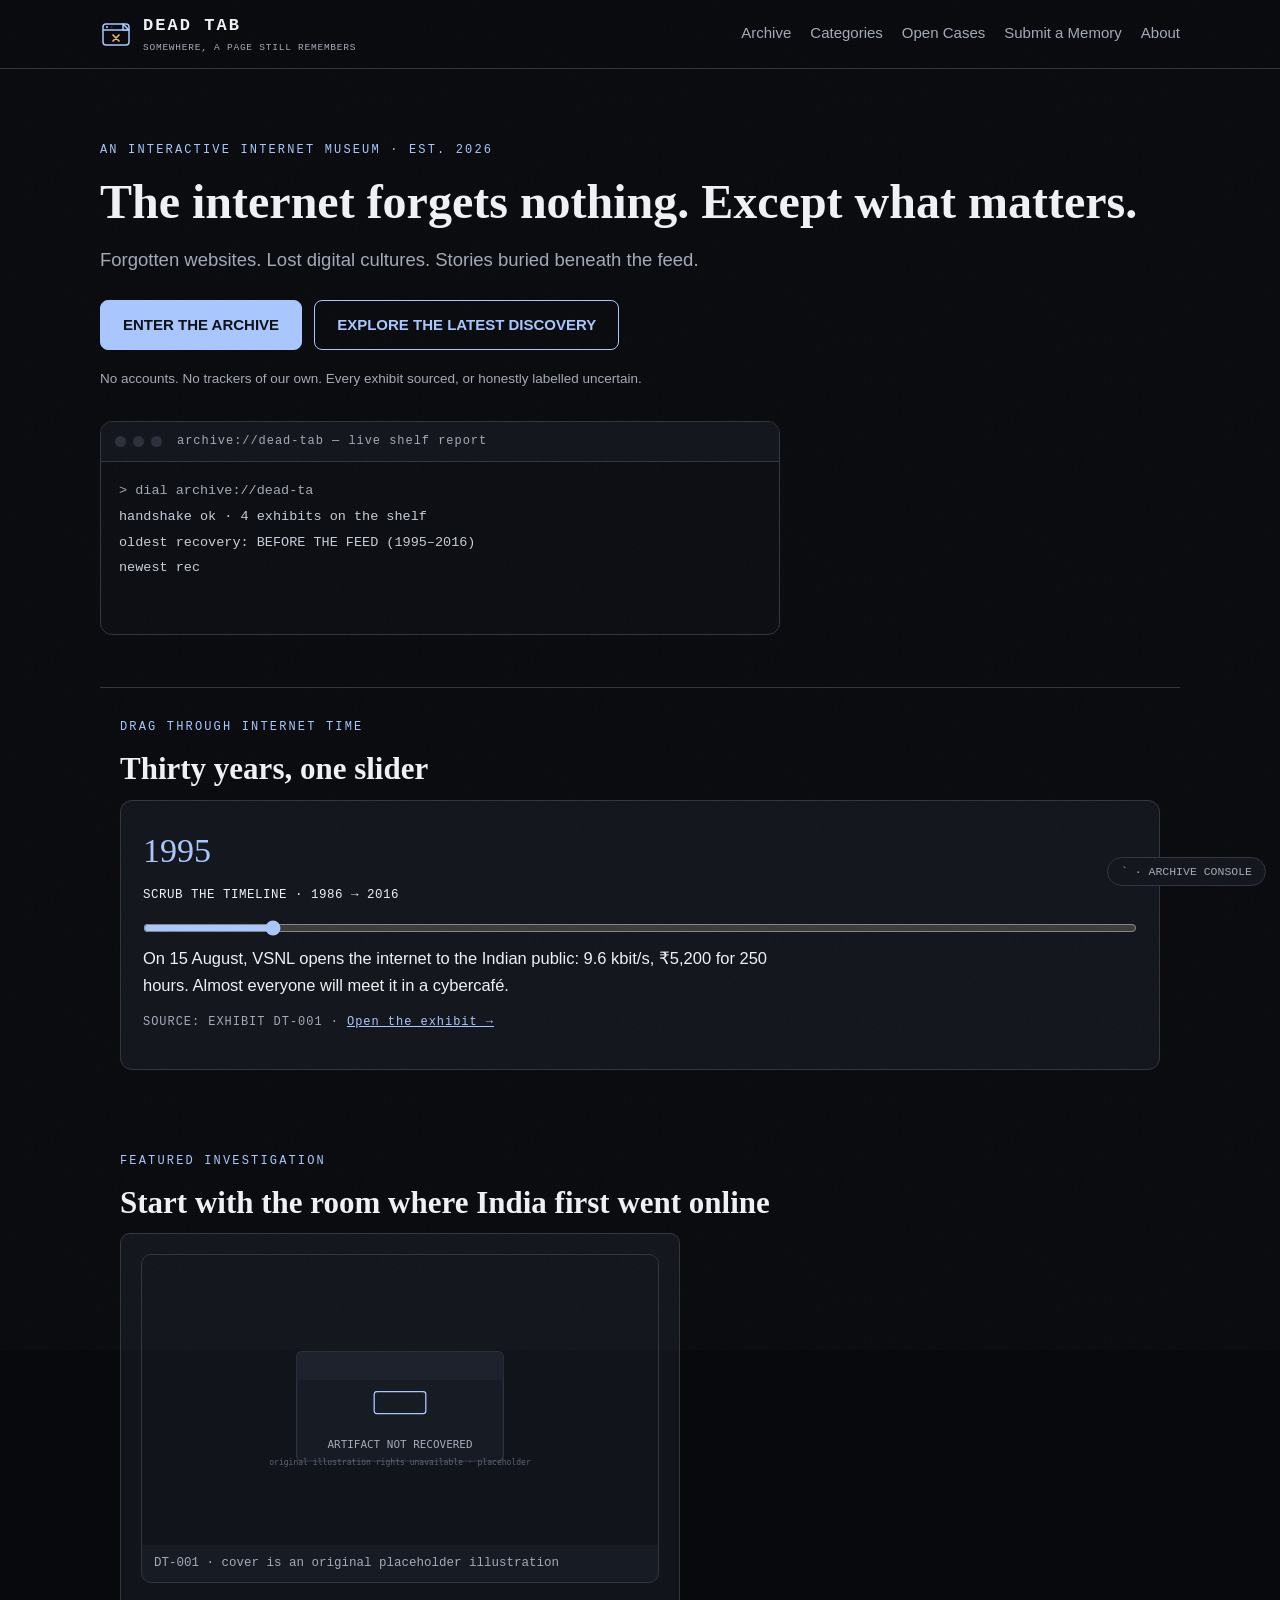
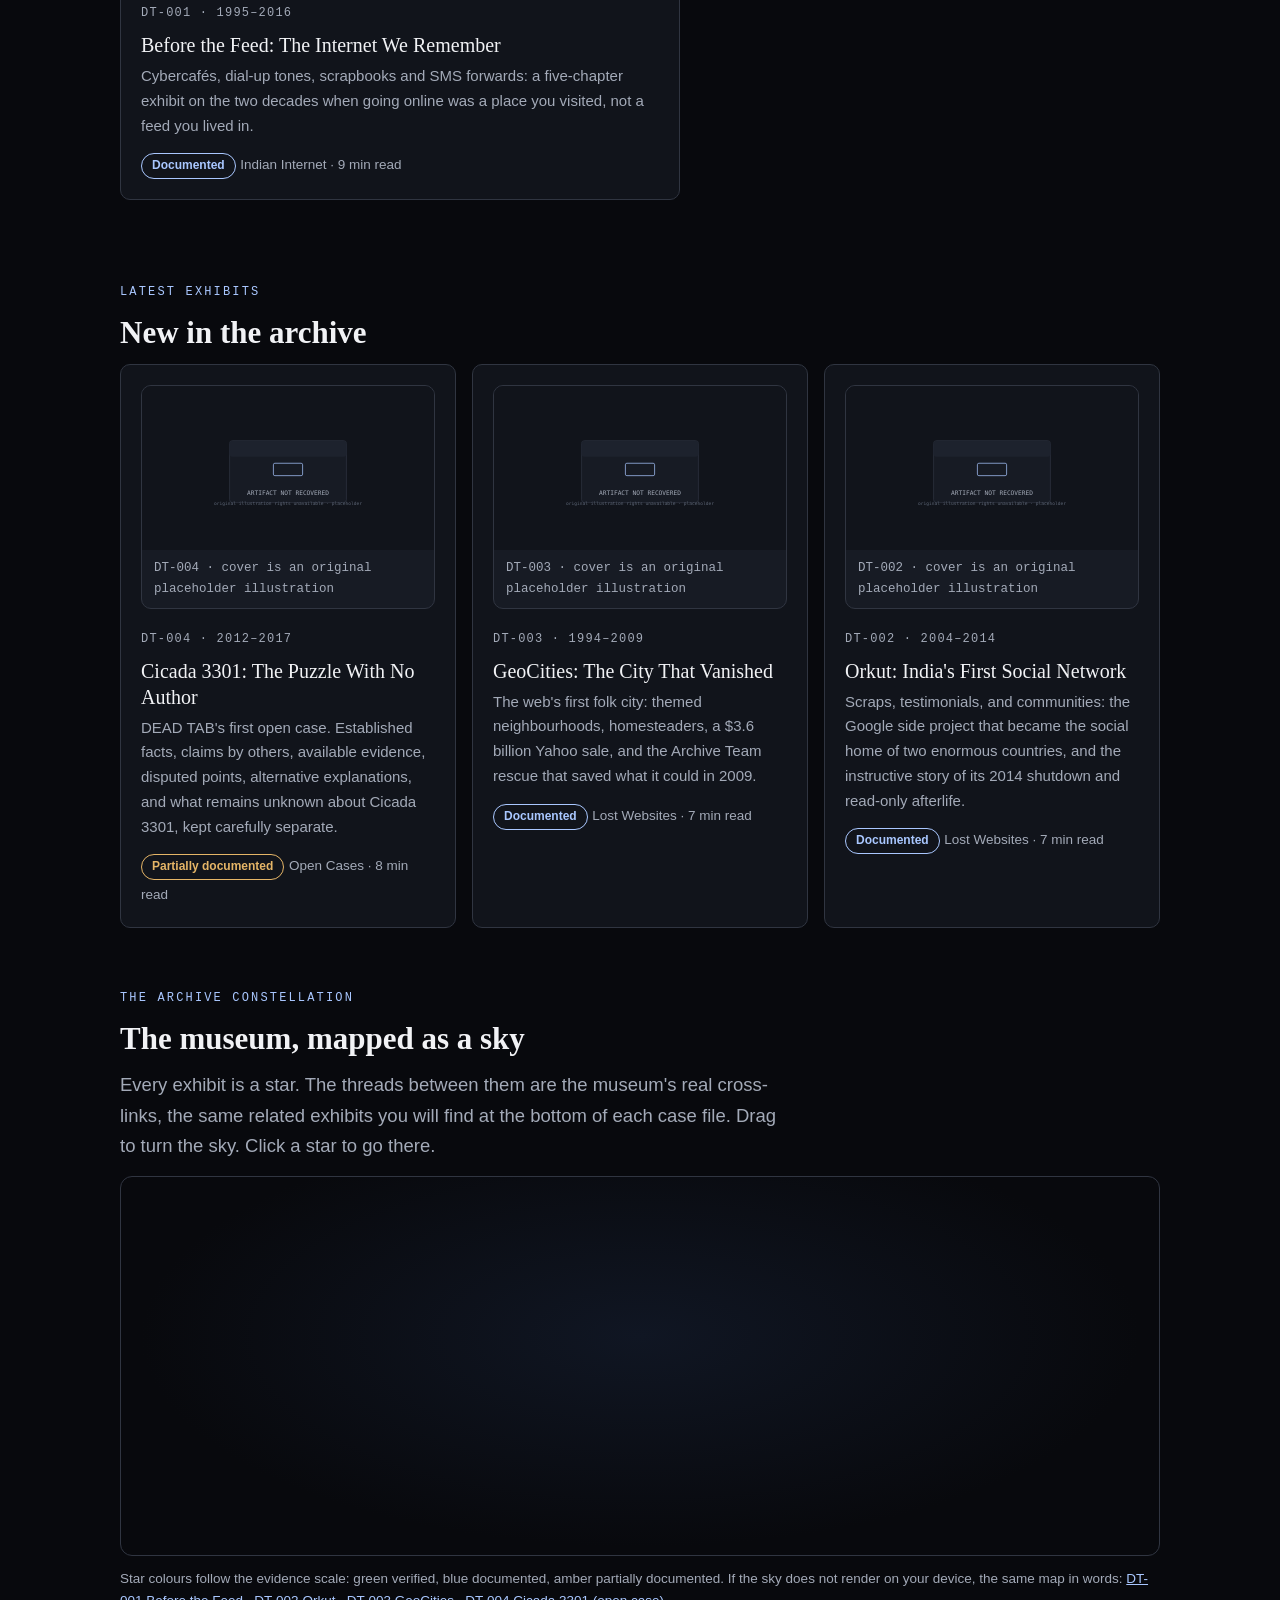
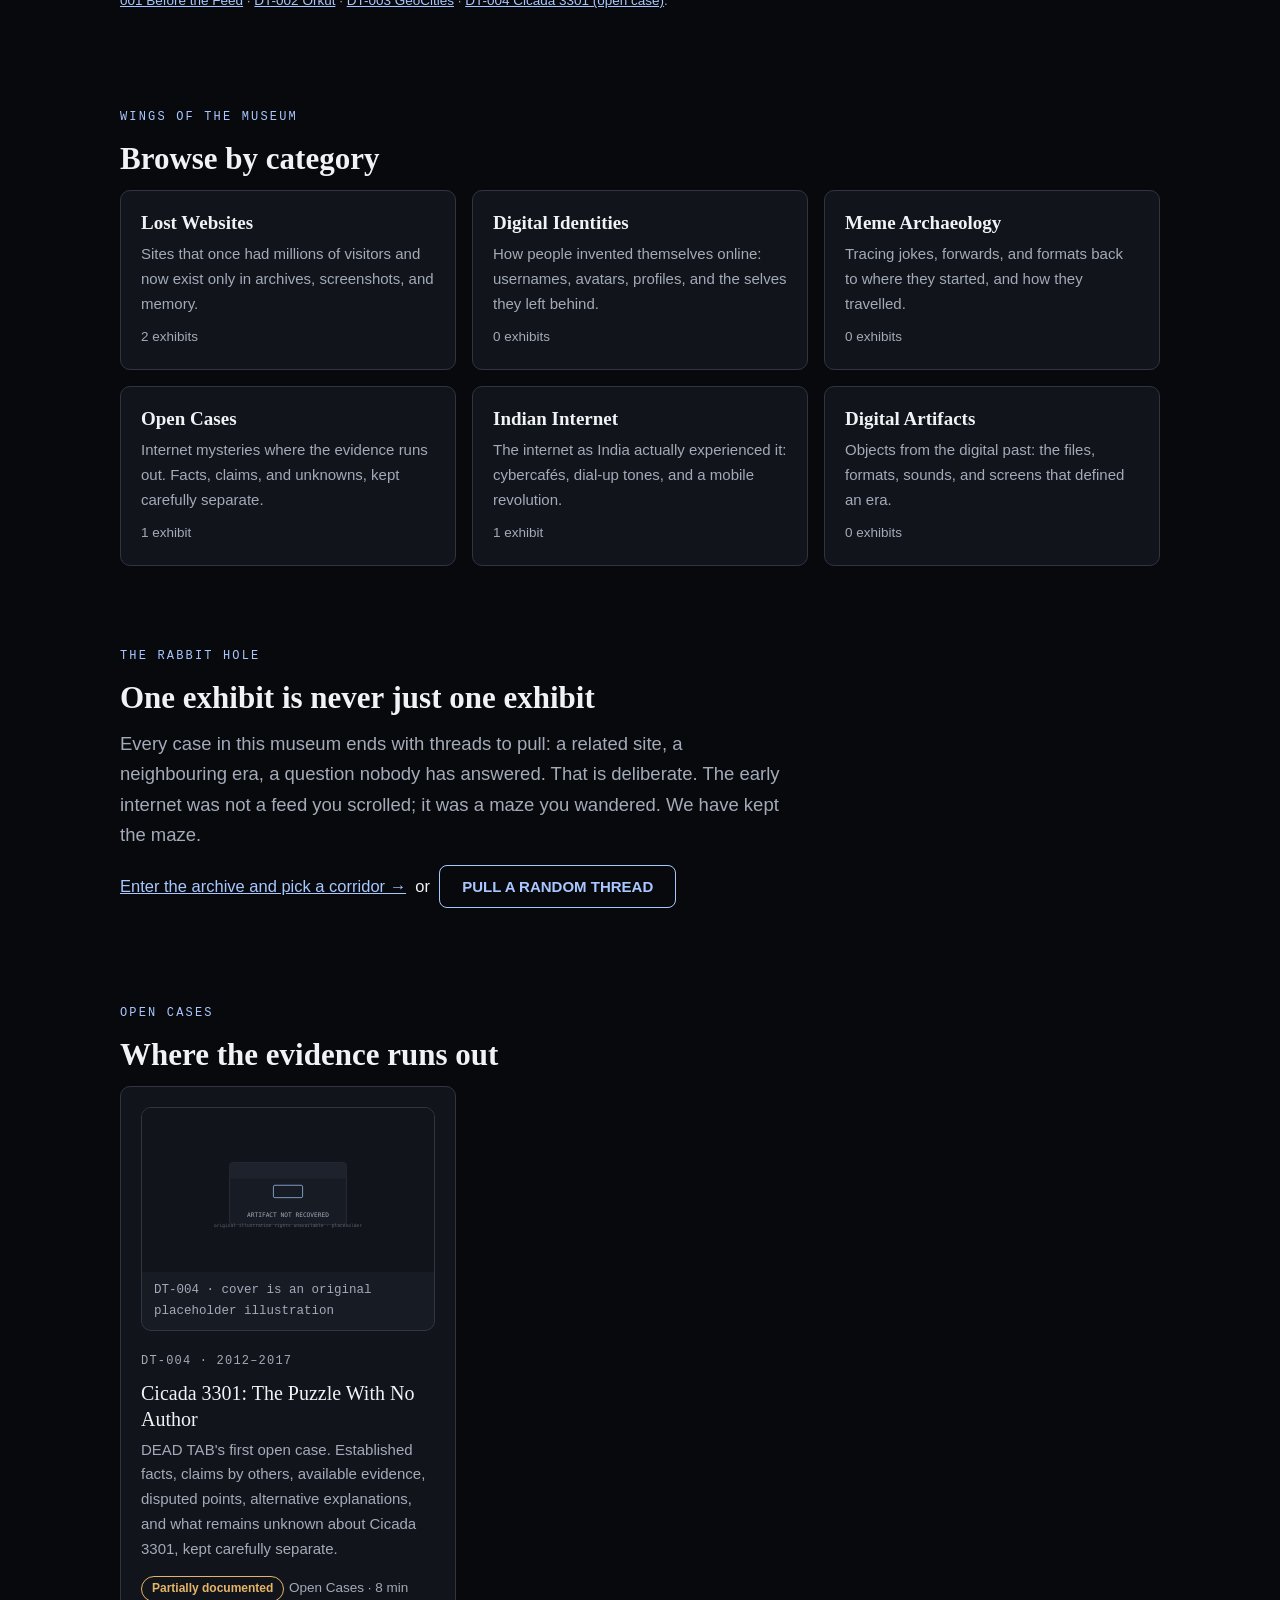
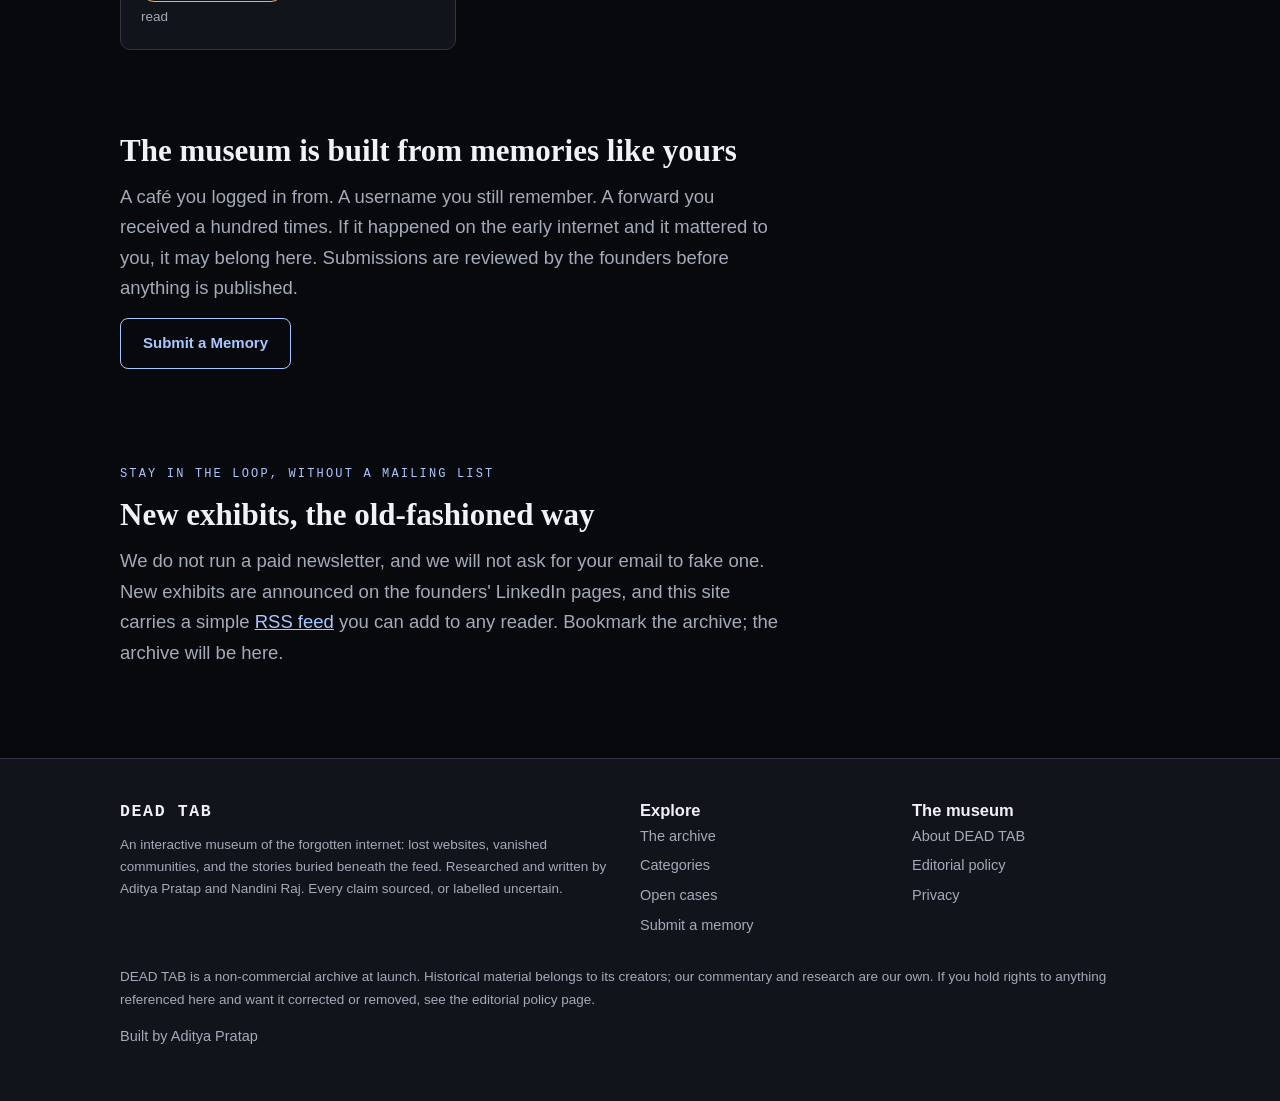
==== commit be5d3c0f: "SEO: add Person/WebSite schema, footer credit link, llms.txt" ====
--- a/index.html
+++ b/index.html
@@ -14,6 +14,12 @@
 <link rel="manifest" href="manifest.webmanifest">
 <link rel="stylesheet" href="assets/css/styles.css">
 <link rel="stylesheet" href="assets/css/experience.css">
+<script type="application/ld+json">
+{"@context":"https://schema.org","@graph":[
+{"@type":"Person","@id":"https://my-portfolio-khaki-gamma-94.vercel.app/about.html#aditya-pratap","name":"Aditya Pratap","url":"https://my-portfolio-khaki-gamma-94.vercel.app/about.html","sameAs":["https://github.com/adityapratap0077-cloud","https://www.linkedin.com/in/aditya-pratap-1244a7383/"]},
+{"@type":"WebSite","name":"DEAD TAB","url":"https://adityapratap0077-cloud.github.io/dead-tab/","author":{"@id":"https://my-portfolio-khaki-gamma-94.vercel.app/about.html#aditya-pratap"}}
+]}
+</script>
 </head>
 <body data-page="home">
 <div id="entryOverlay" aria-hidden="true">
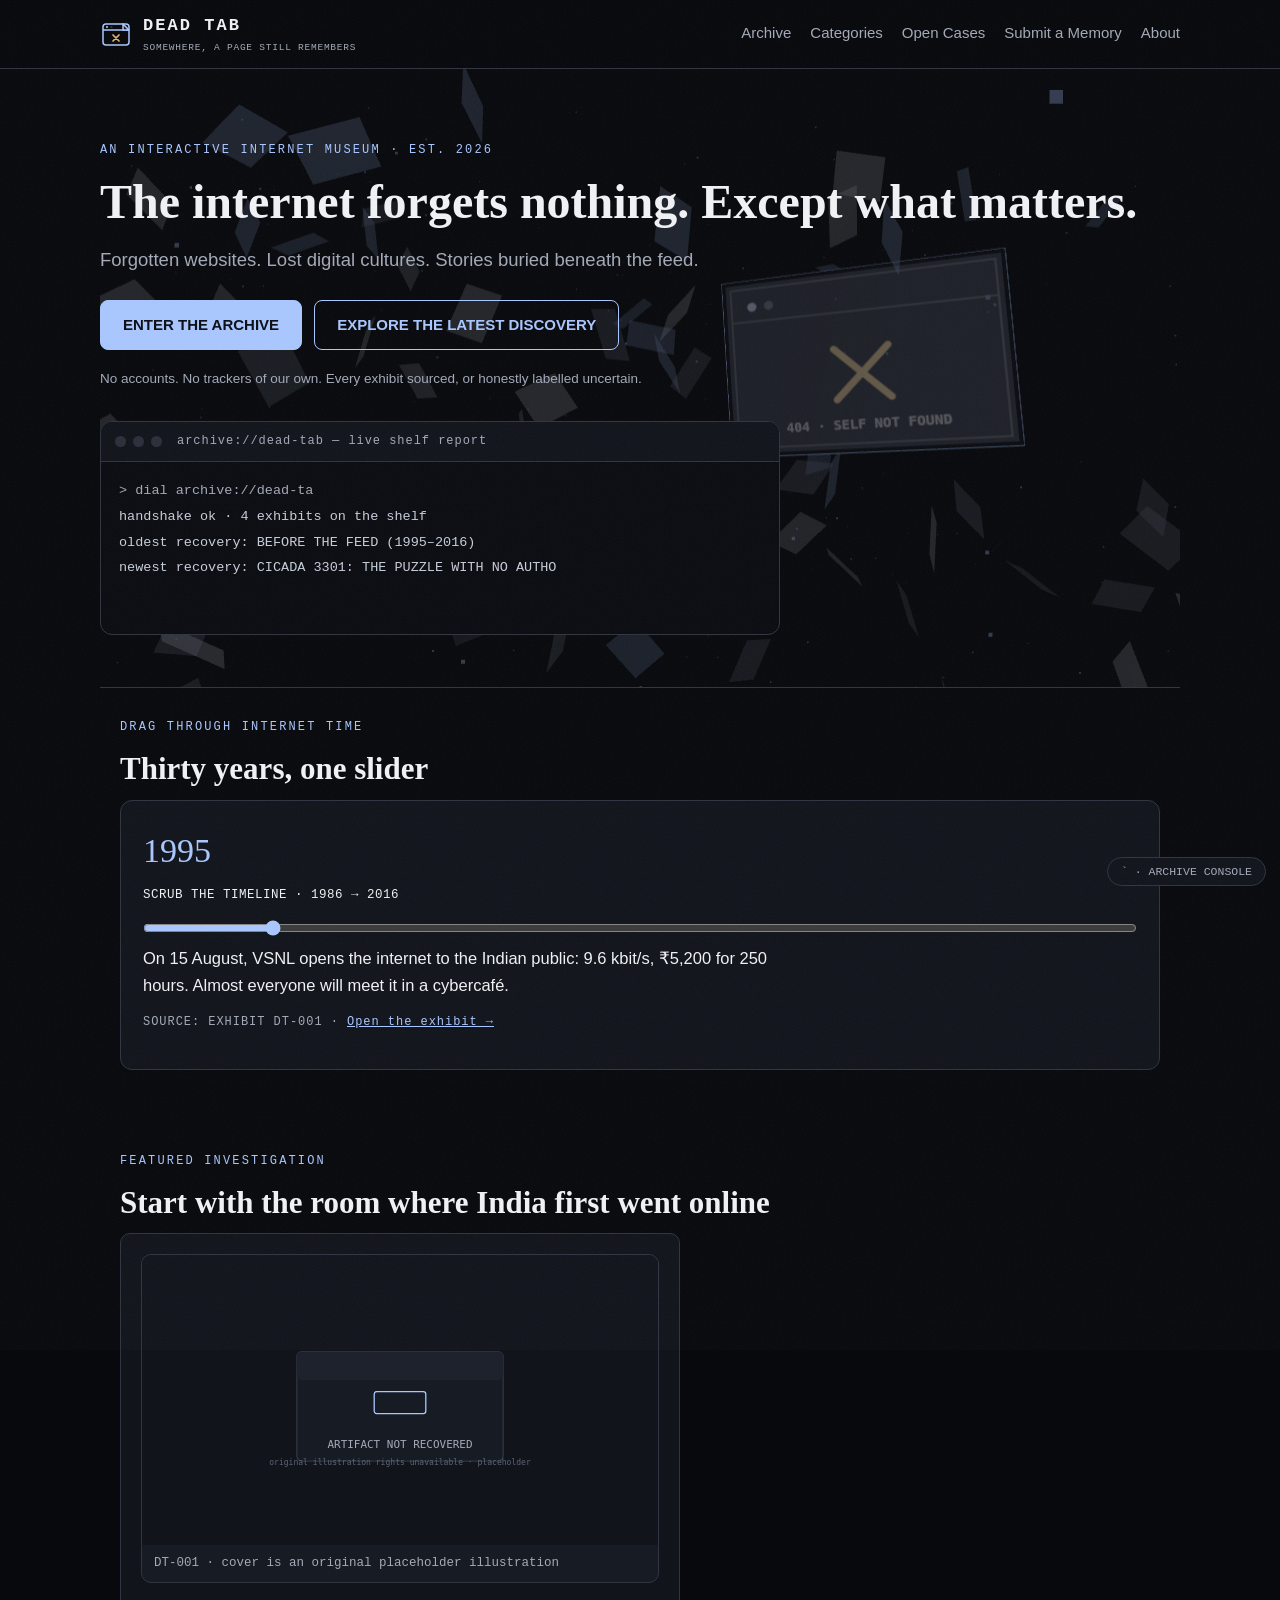
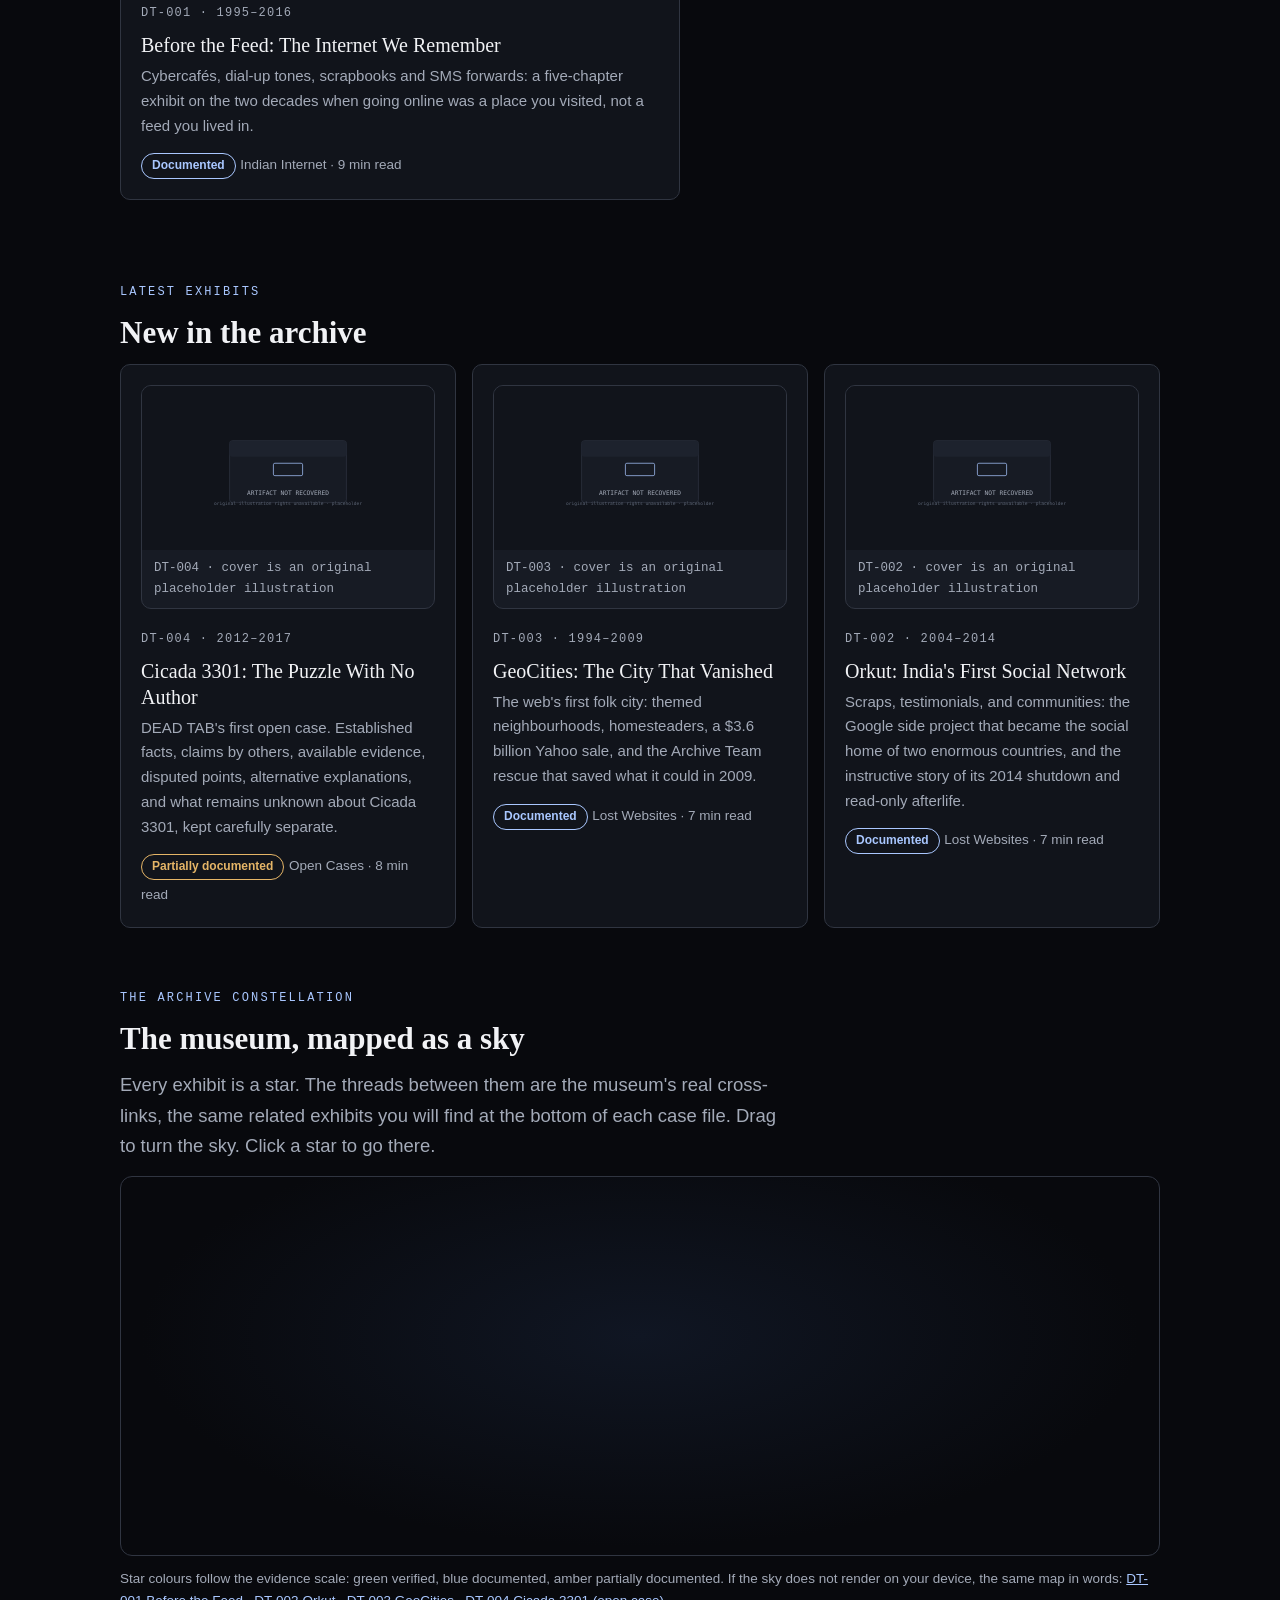
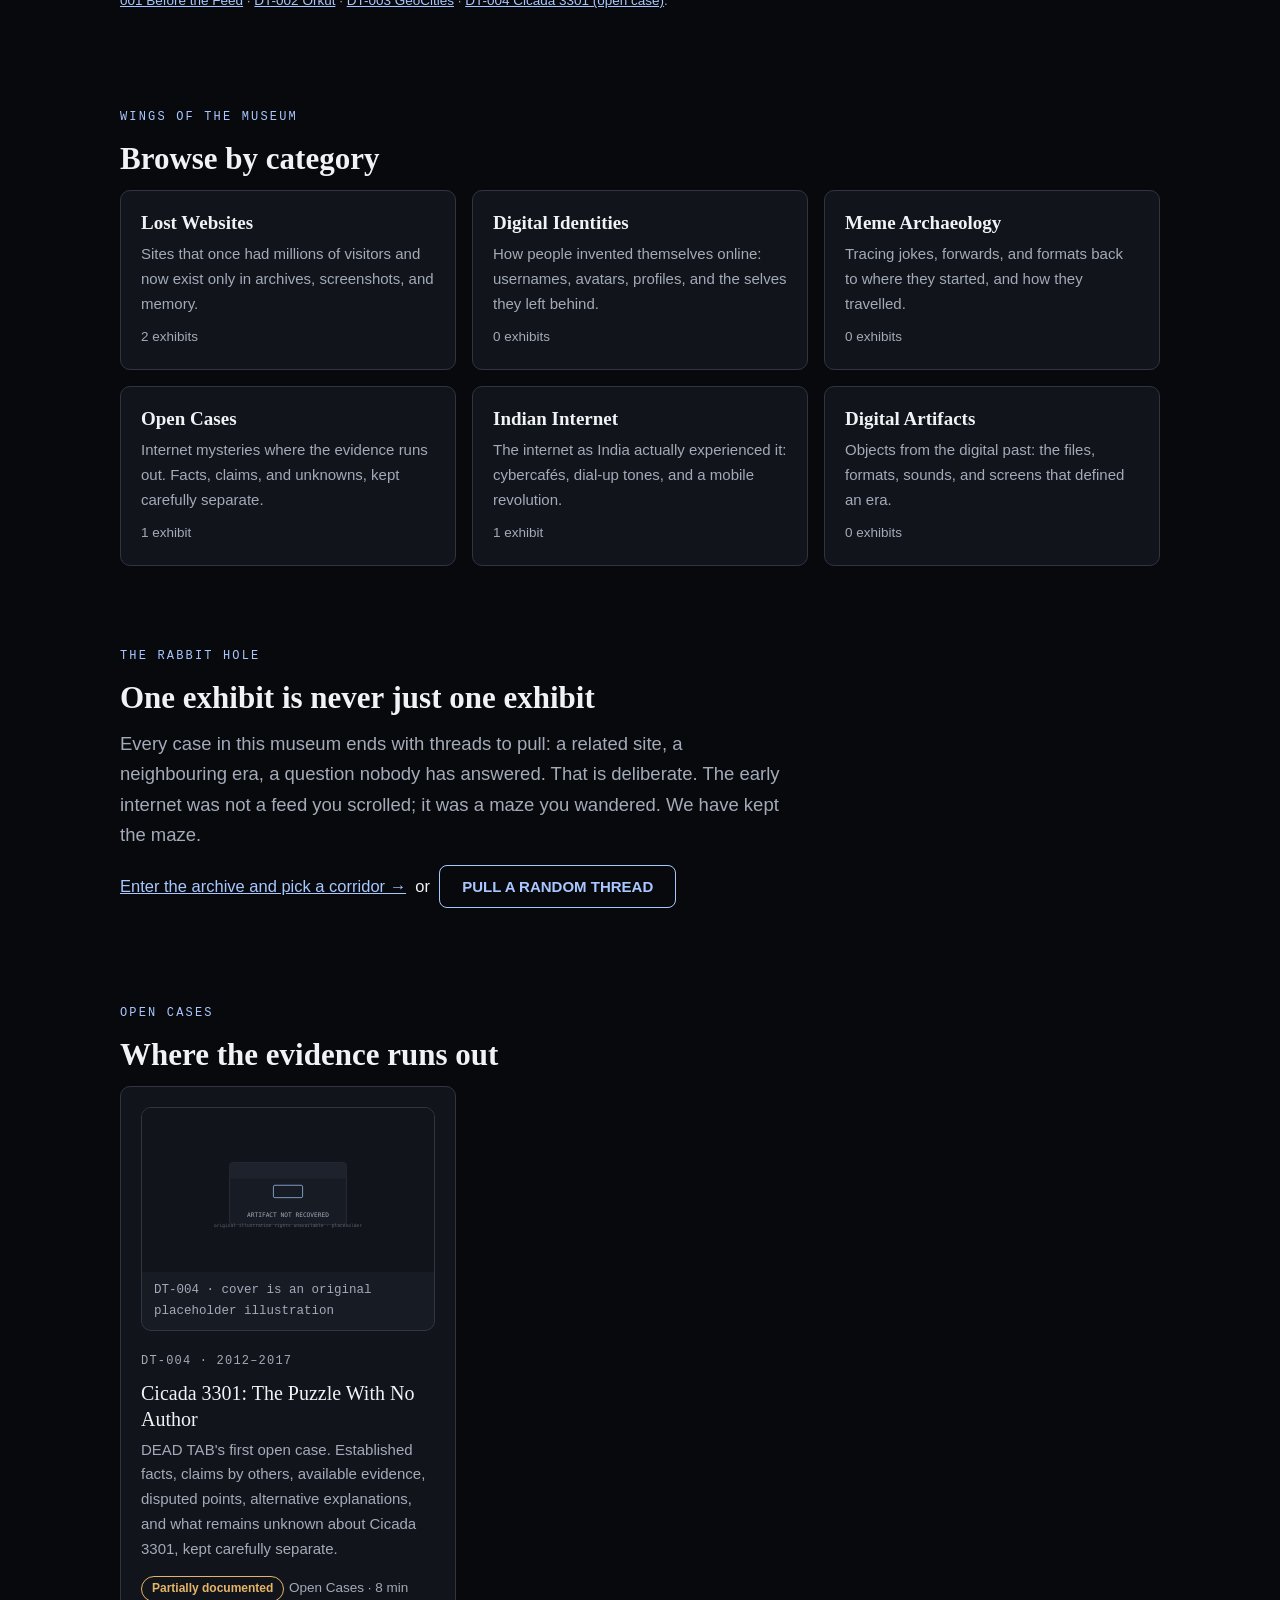
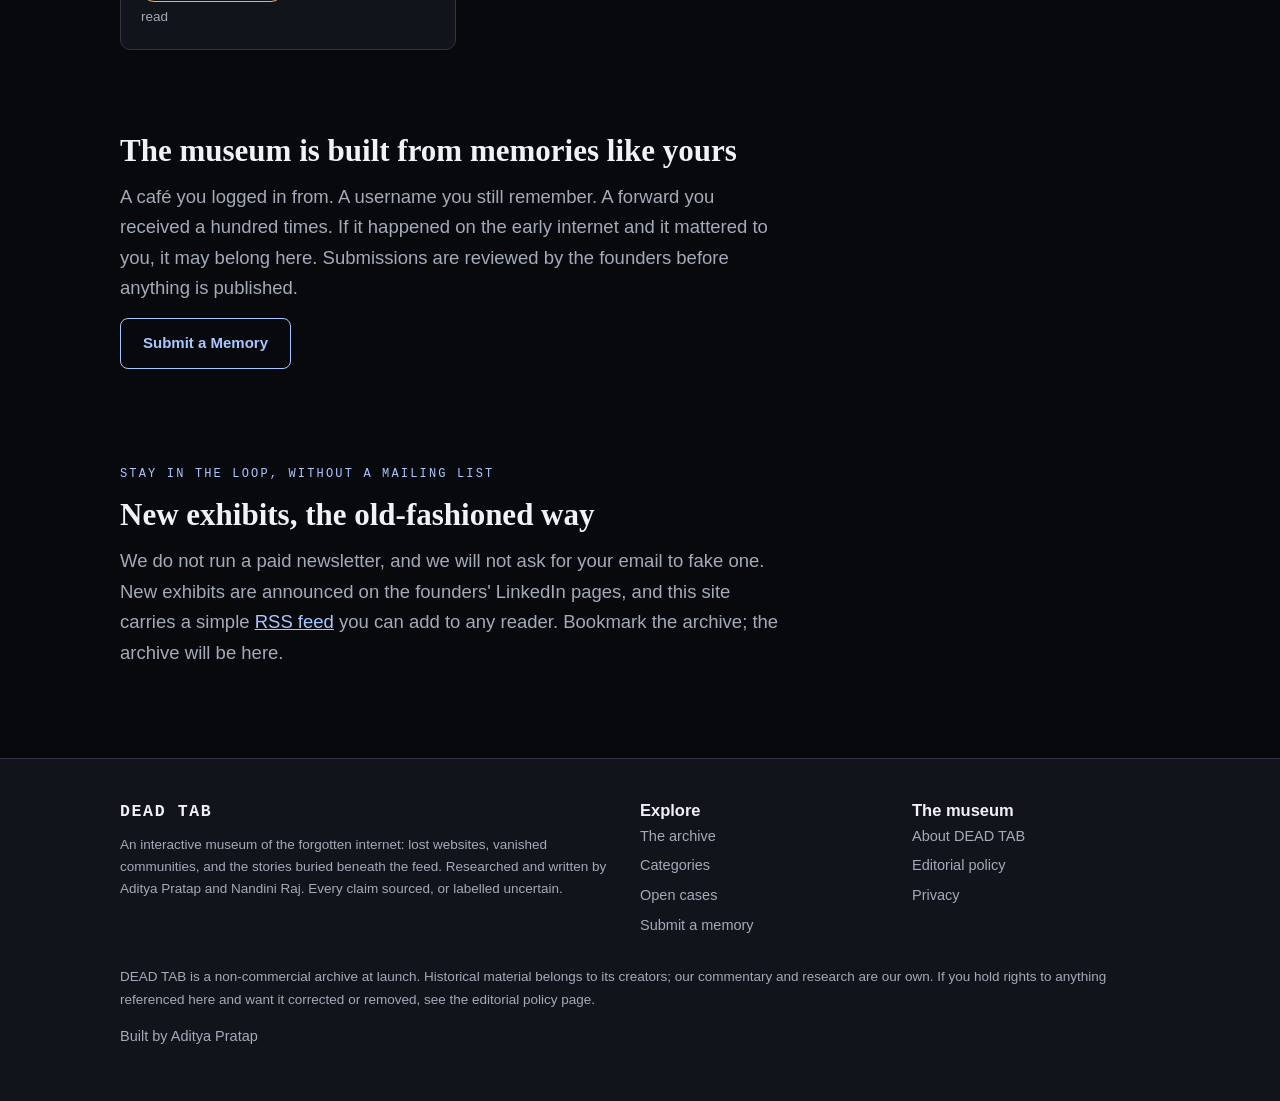
==== commit b1c070ba: "SEO: point credit link and schema Person URLs to new portfolio domain adityapratapjhansi.vercel.app" ====
--- a/index.html
+++ b/index.html
@@ -16,8 +16,8 @@
 <link rel="stylesheet" href="assets/css/experience.css">
 <script type="application/ld+json">
 {"@context":"https://schema.org","@graph":[
-{"@type":"Person","@id":"https://my-portfolio-khaki-gamma-94.vercel.app/about.html#aditya-pratap","name":"Aditya Pratap","url":"https://my-portfolio-khaki-gamma-94.vercel.app/about.html","sameAs":["https://github.com/adityapratap0077-cloud","https://www.linkedin.com/in/aditya-pratap-1244a7383/"]},
-{"@type":"WebSite","name":"DEAD TAB","url":"https://adityapratap0077-cloud.github.io/dead-tab/","author":{"@id":"https://my-portfolio-khaki-gamma-94.vercel.app/about.html#aditya-pratap"}}
+{"@type":"Person","@id":"https://adityapratapjhansi.vercel.app/about.html#aditya-pratap","name":"Aditya Pratap","url":"https://adityapratapjhansi.vercel.app/about.html","sameAs":["https://github.com/adityapratap0077-cloud","https://www.linkedin.com/in/aditya-pratap-1244a7383/"]},
+{"@type":"WebSite","name":"DEAD TAB","url":"https://adityapratap0077-cloud.github.io/dead-tab/","author":{"@id":"https://adityapratapjhansi.vercel.app/about.html#aditya-pratap"}}
 ]}
 </script>
 </head>
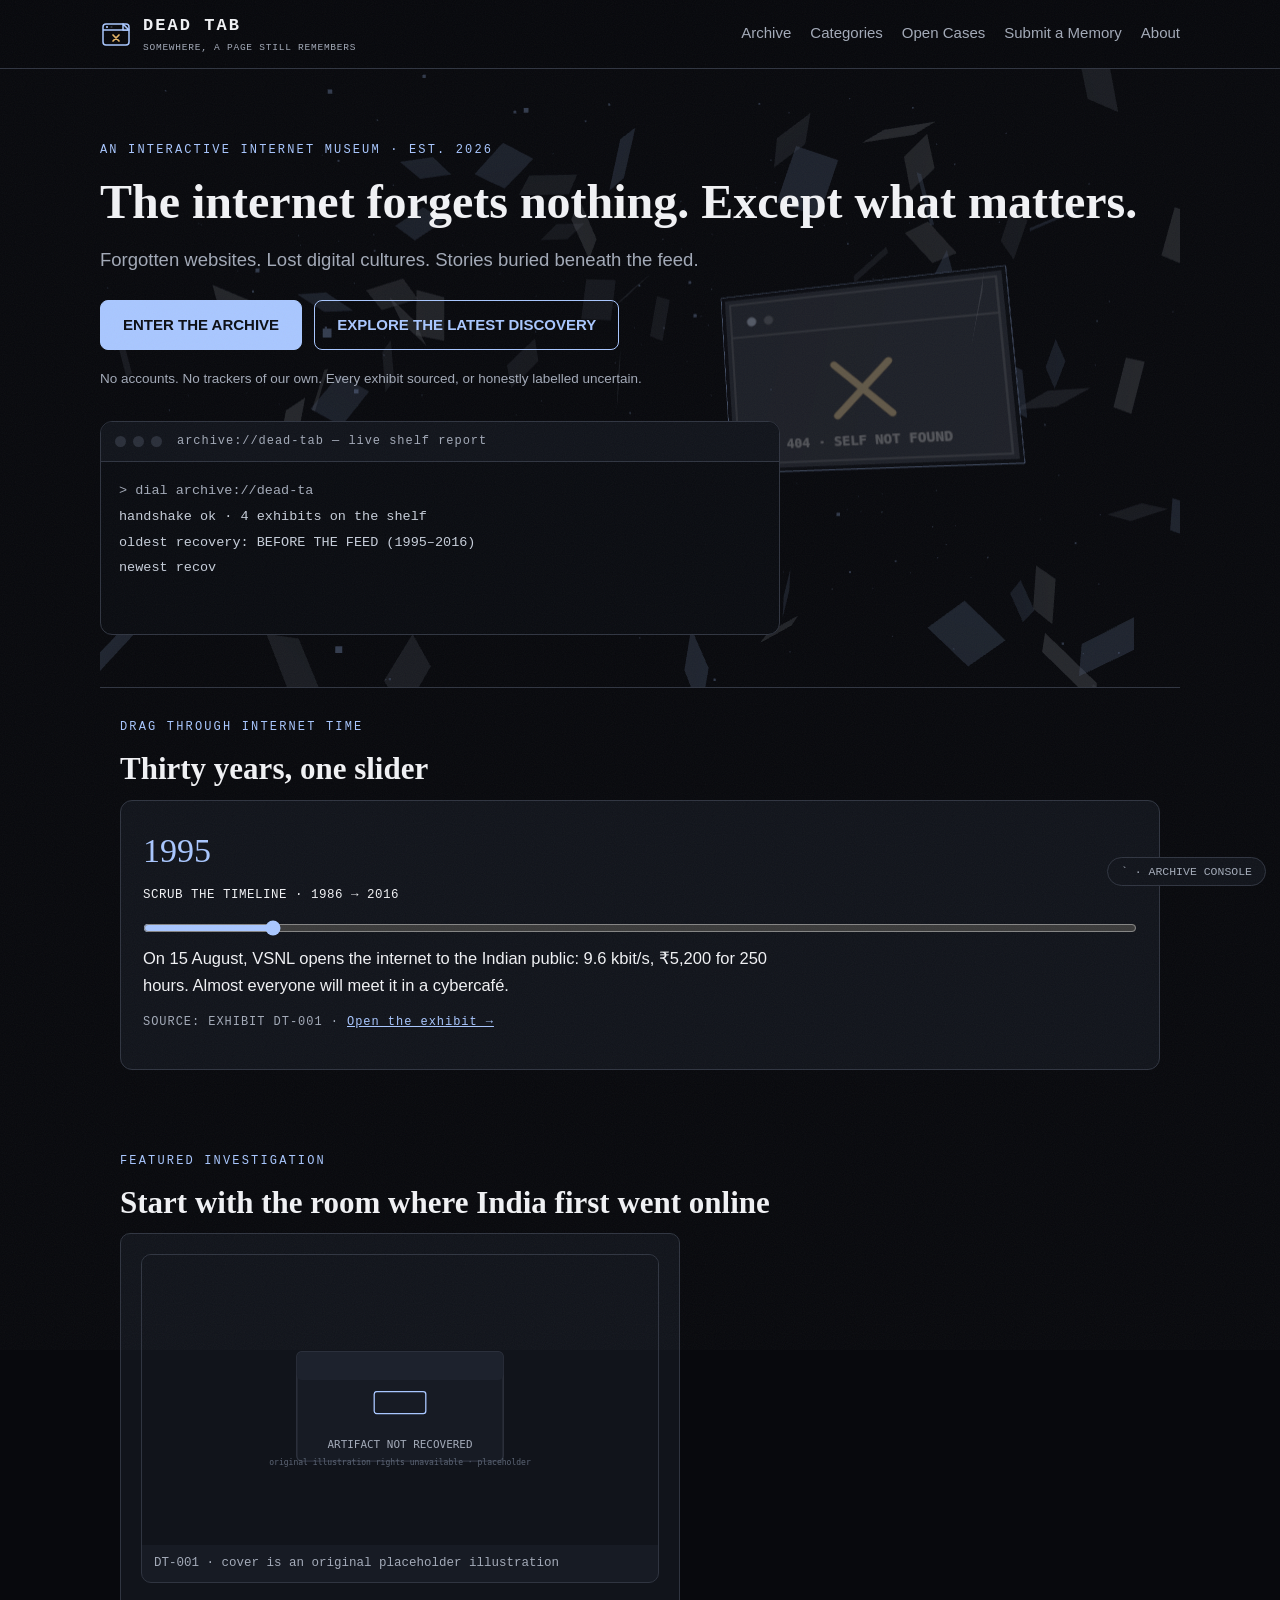
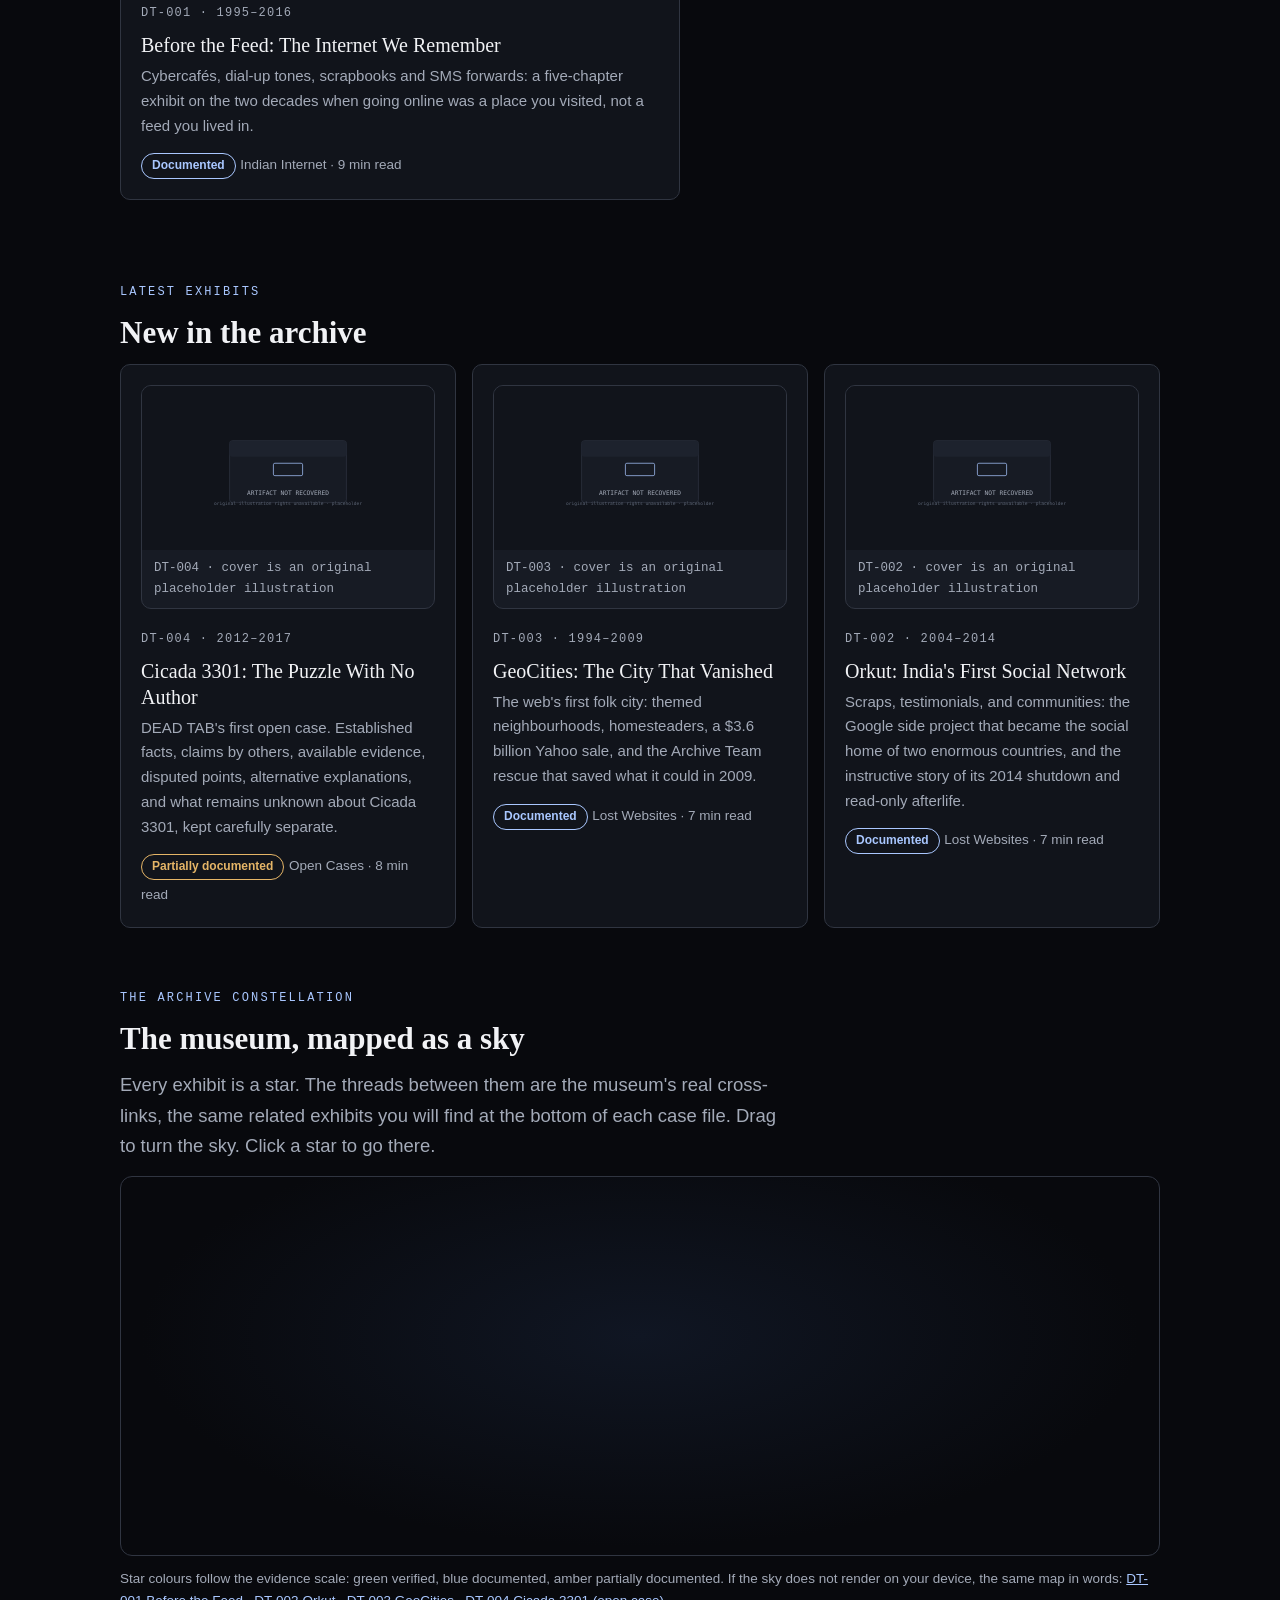
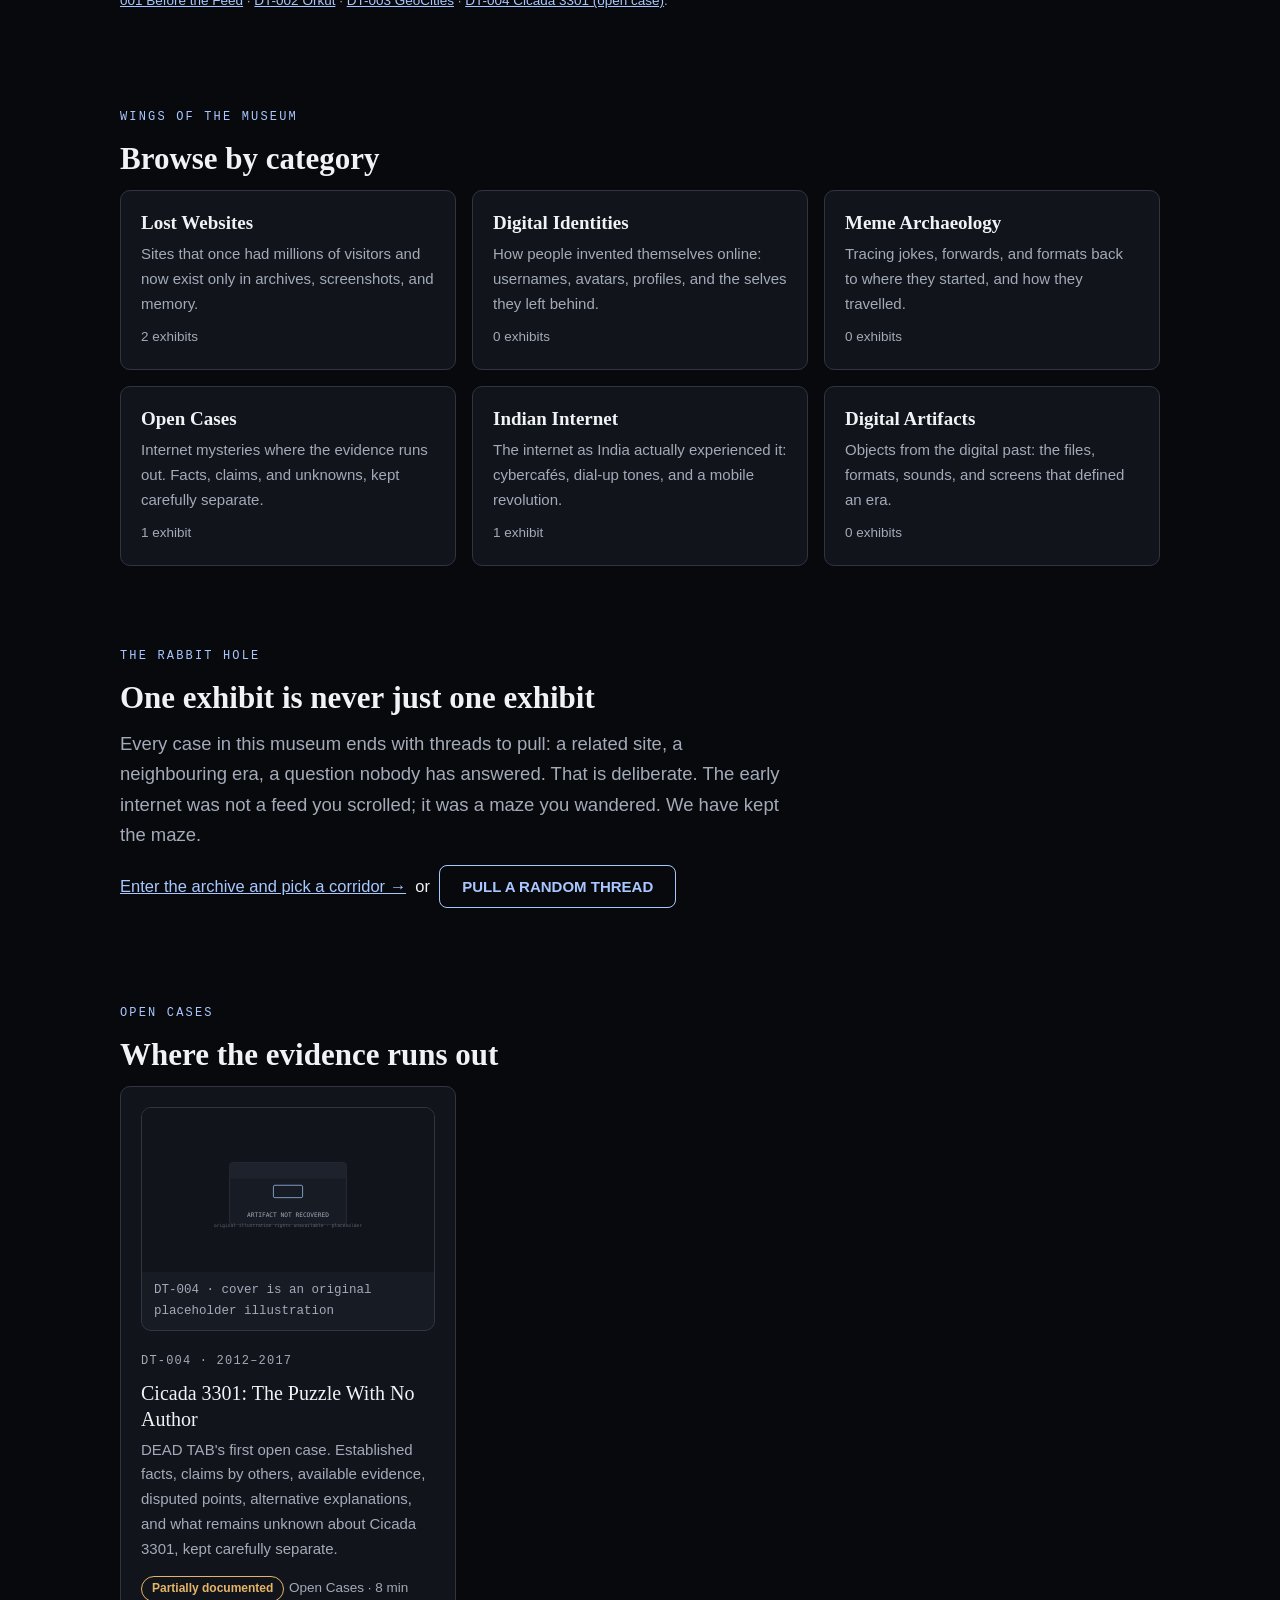
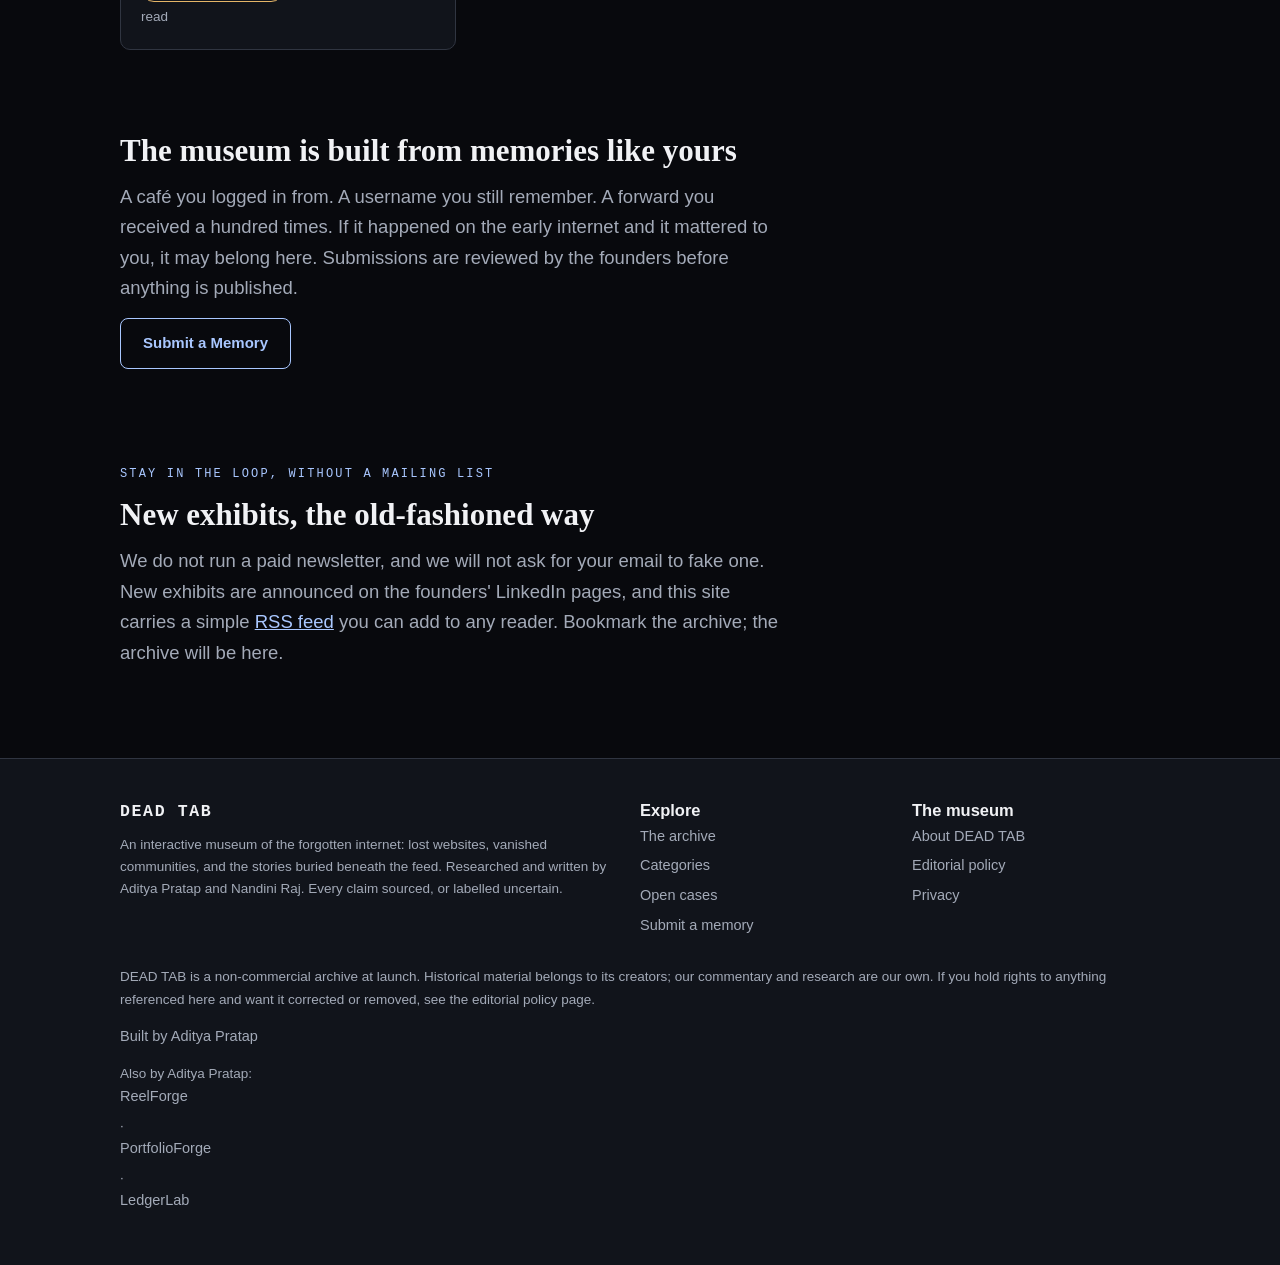
==== commit 1d54af3e: "Checklist: og:image + branded OG image, Organization schema, BreadcrumbList on subpages, footer cros" ====
--- a/index.html
+++ b/index.html
@@ -10,6 +10,7 @@
 <meta property="og:type" content="website">
 <meta property="og:url" content="https://adityapratap0077-cloud.github.io/dead-tab/">
 <link rel="canonical" href="https://adityapratap0077-cloud.github.io/dead-tab/">
+<meta property="og:image" content="https://adityapratap0077-cloud.github.io/dead-tab/assets/images/og-image.png">
 <link rel="icon" href="assets/images/logo.svg" type="image/svg+xml">
 <link rel="manifest" href="manifest.webmanifest">
 <link rel="stylesheet" href="assets/css/styles.css">
@@ -17,7 +18,8 @@
 <script type="application/ld+json">
 {"@context":"https://schema.org","@graph":[
 {"@type":"Person","@id":"https://adityapratapjhansi.vercel.app/about.html#aditya-pratap","name":"Aditya Pratap","url":"https://adityapratapjhansi.vercel.app/about.html","sameAs":["https://github.com/adityapratap0077-cloud","https://www.linkedin.com/in/aditya-pratap-1244a7383/"]},
-{"@type":"WebSite","name":"DEAD TAB","url":"https://adityapratap0077-cloud.github.io/dead-tab/","author":{"@id":"https://adityapratapjhansi.vercel.app/about.html#aditya-pratap"}}
+{"@type":"WebSite","name":"DEAD TAB","url":"https://adityapratap0077-cloud.github.io/dead-tab/","author":{"@id":"https://adityapratapjhansi.vercel.app/about.html#aditya-pratap"}},
+{"@type":"Organization","name":"DEAD TAB","url":"https://adityapratap0077-cloud.github.io/dead-tab/","logo":"https://adityapratap0077-cloud.github.io/dead-tab/assets/images/logo.svg","founder":{"@id":"https://adityapratapjhansi.vercel.app/about.html#aditya-pratap"}}
 ]}
 </script>
 </head>
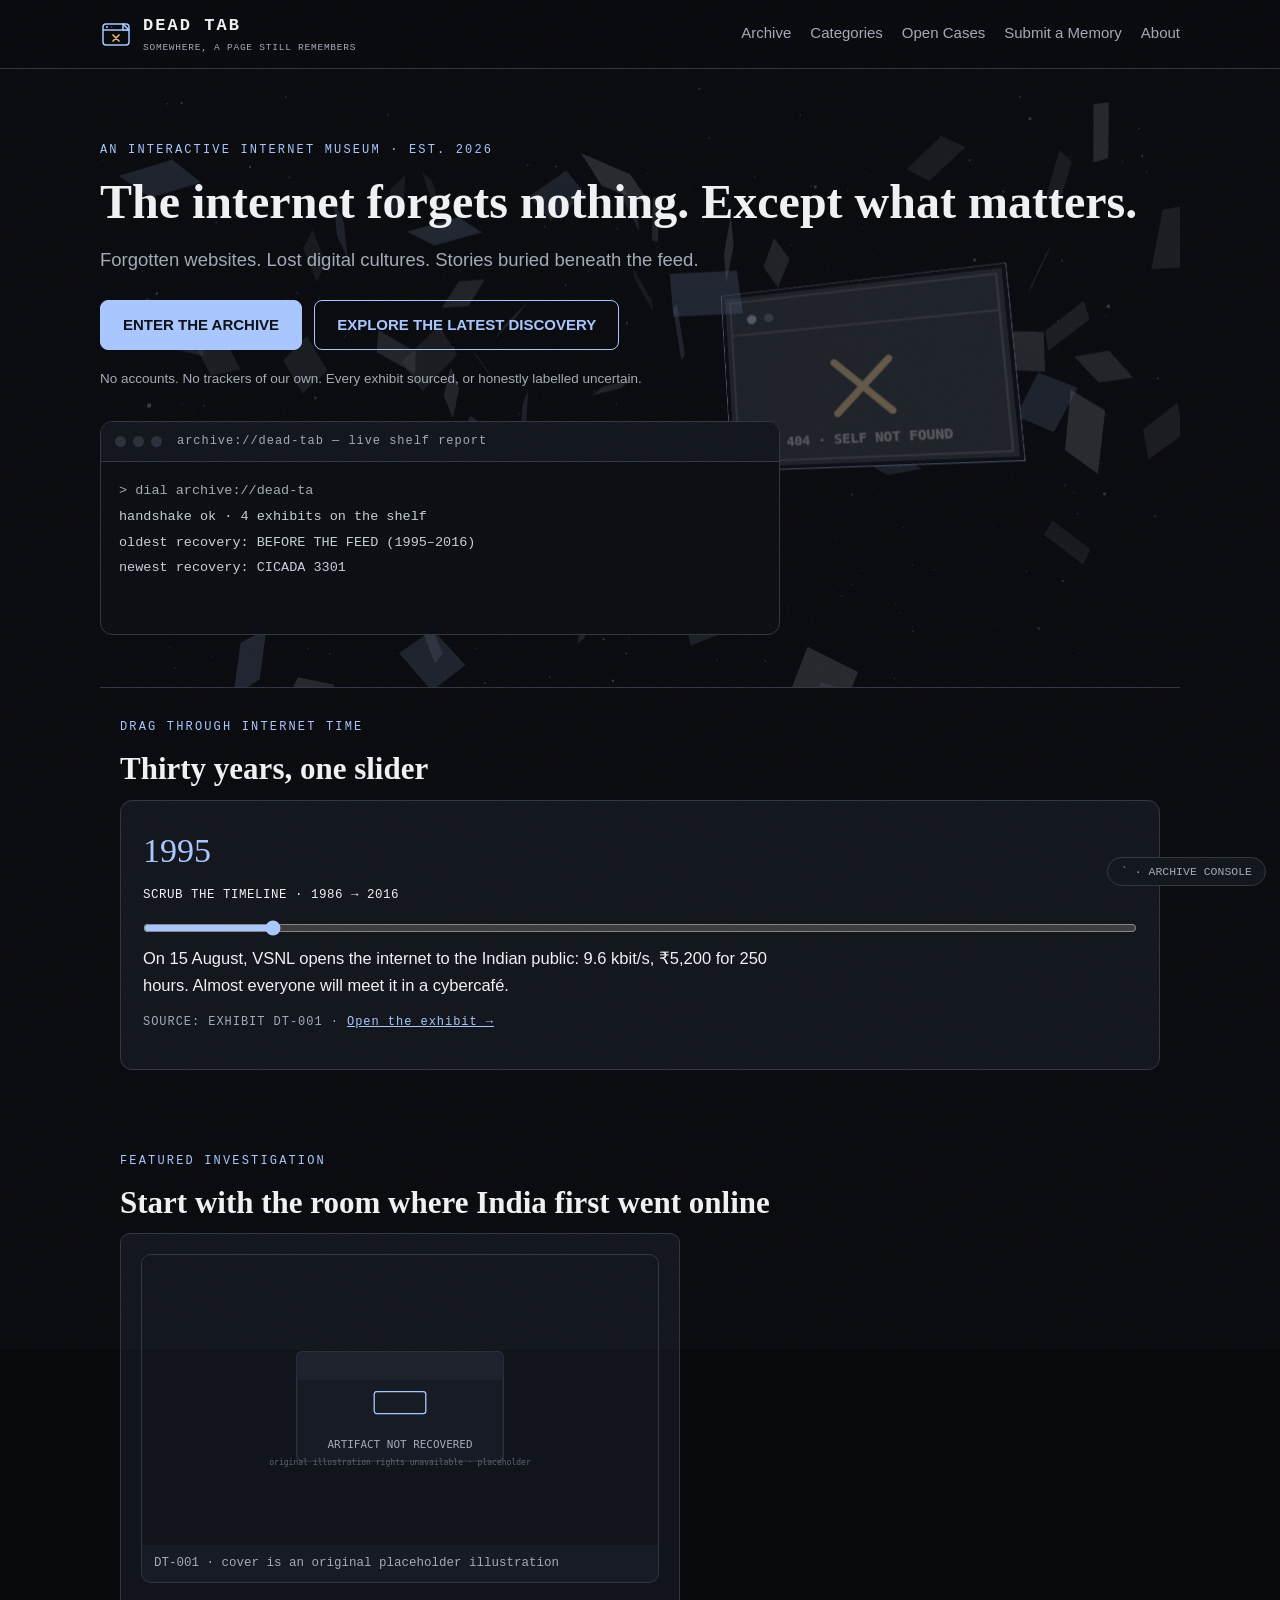
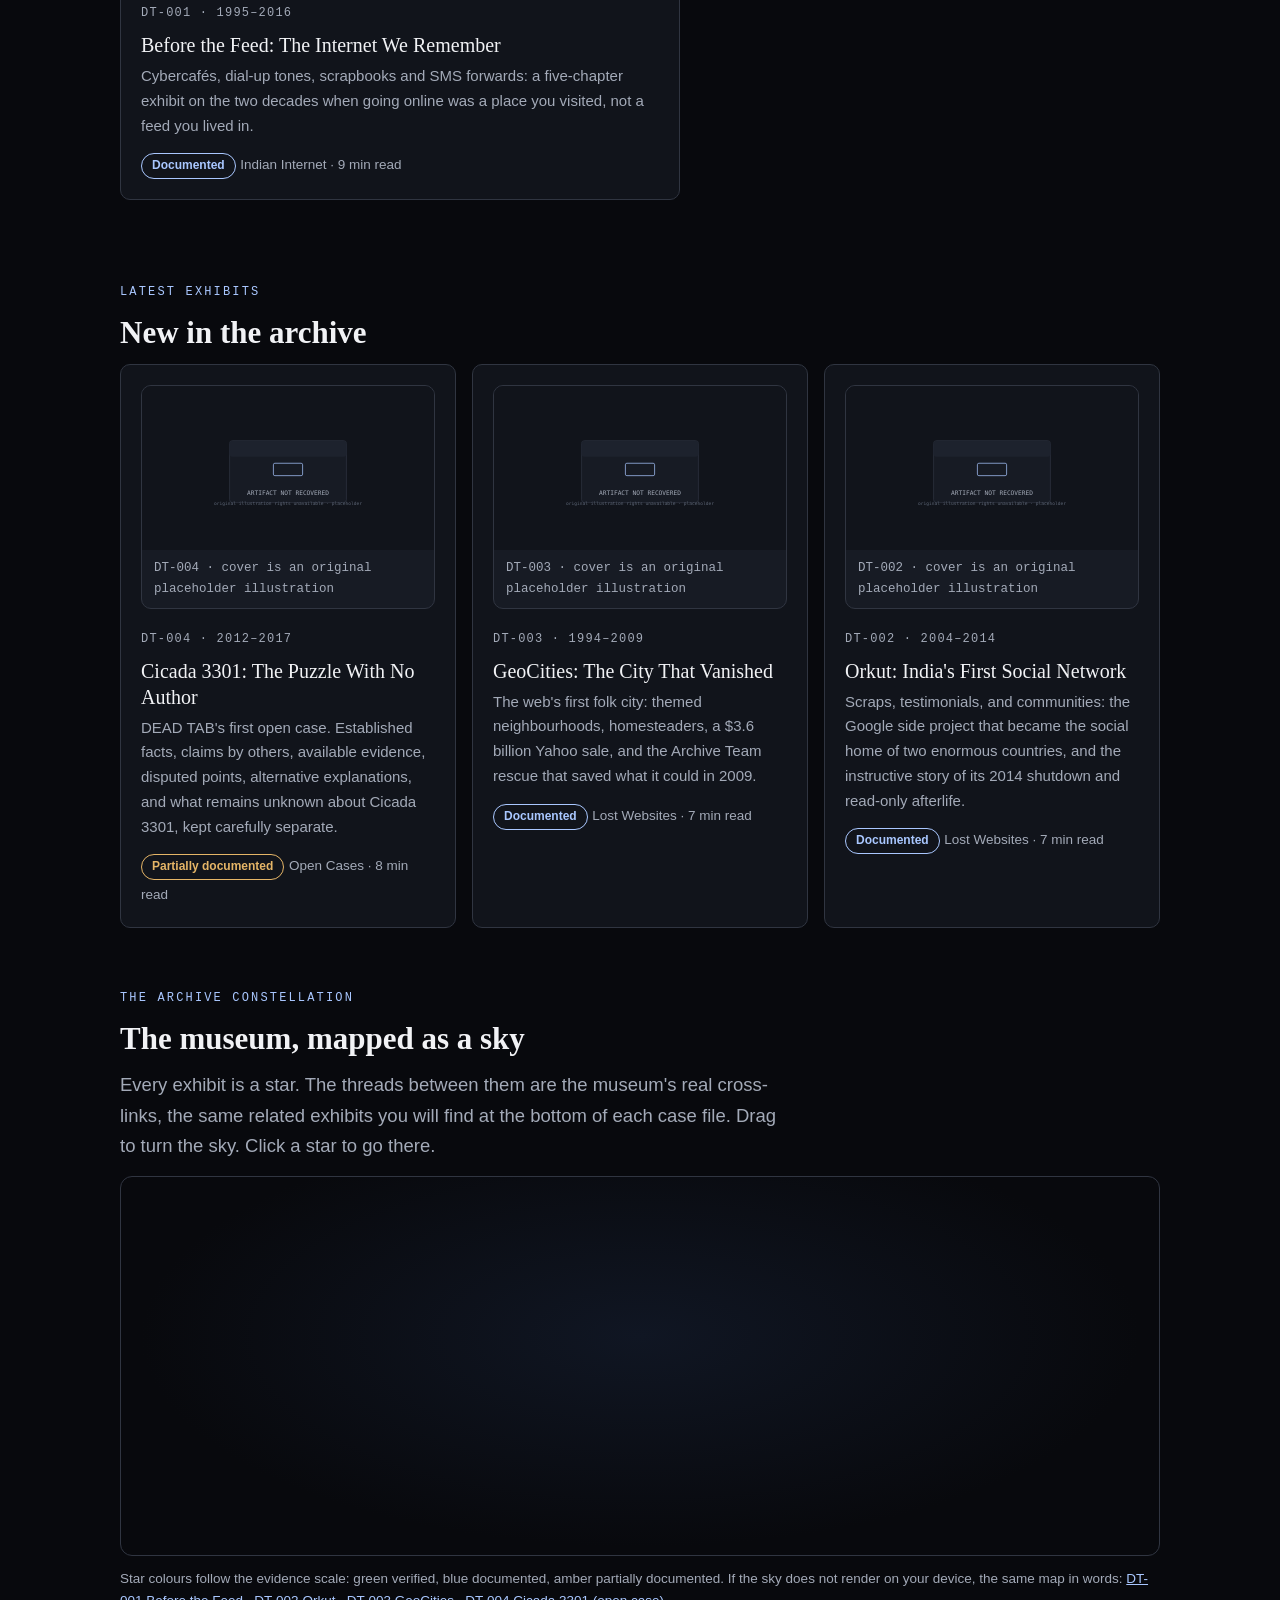
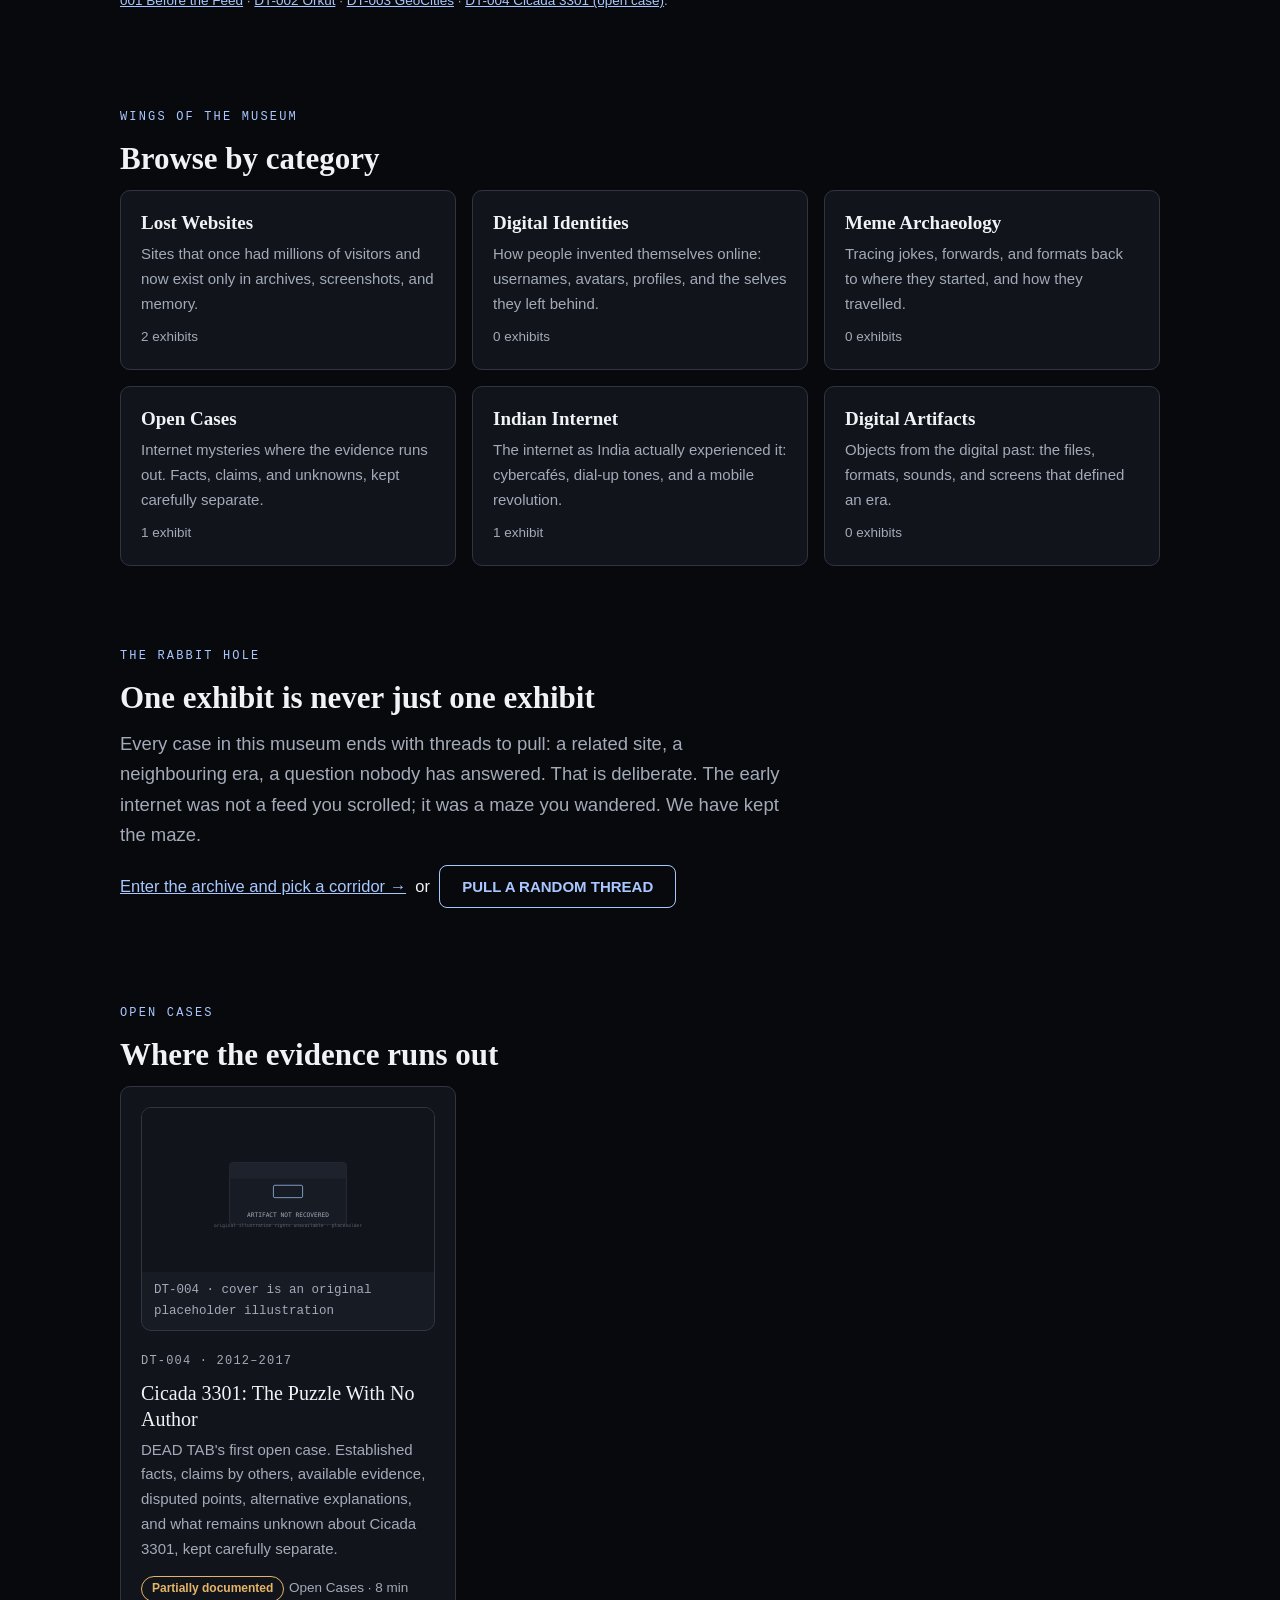
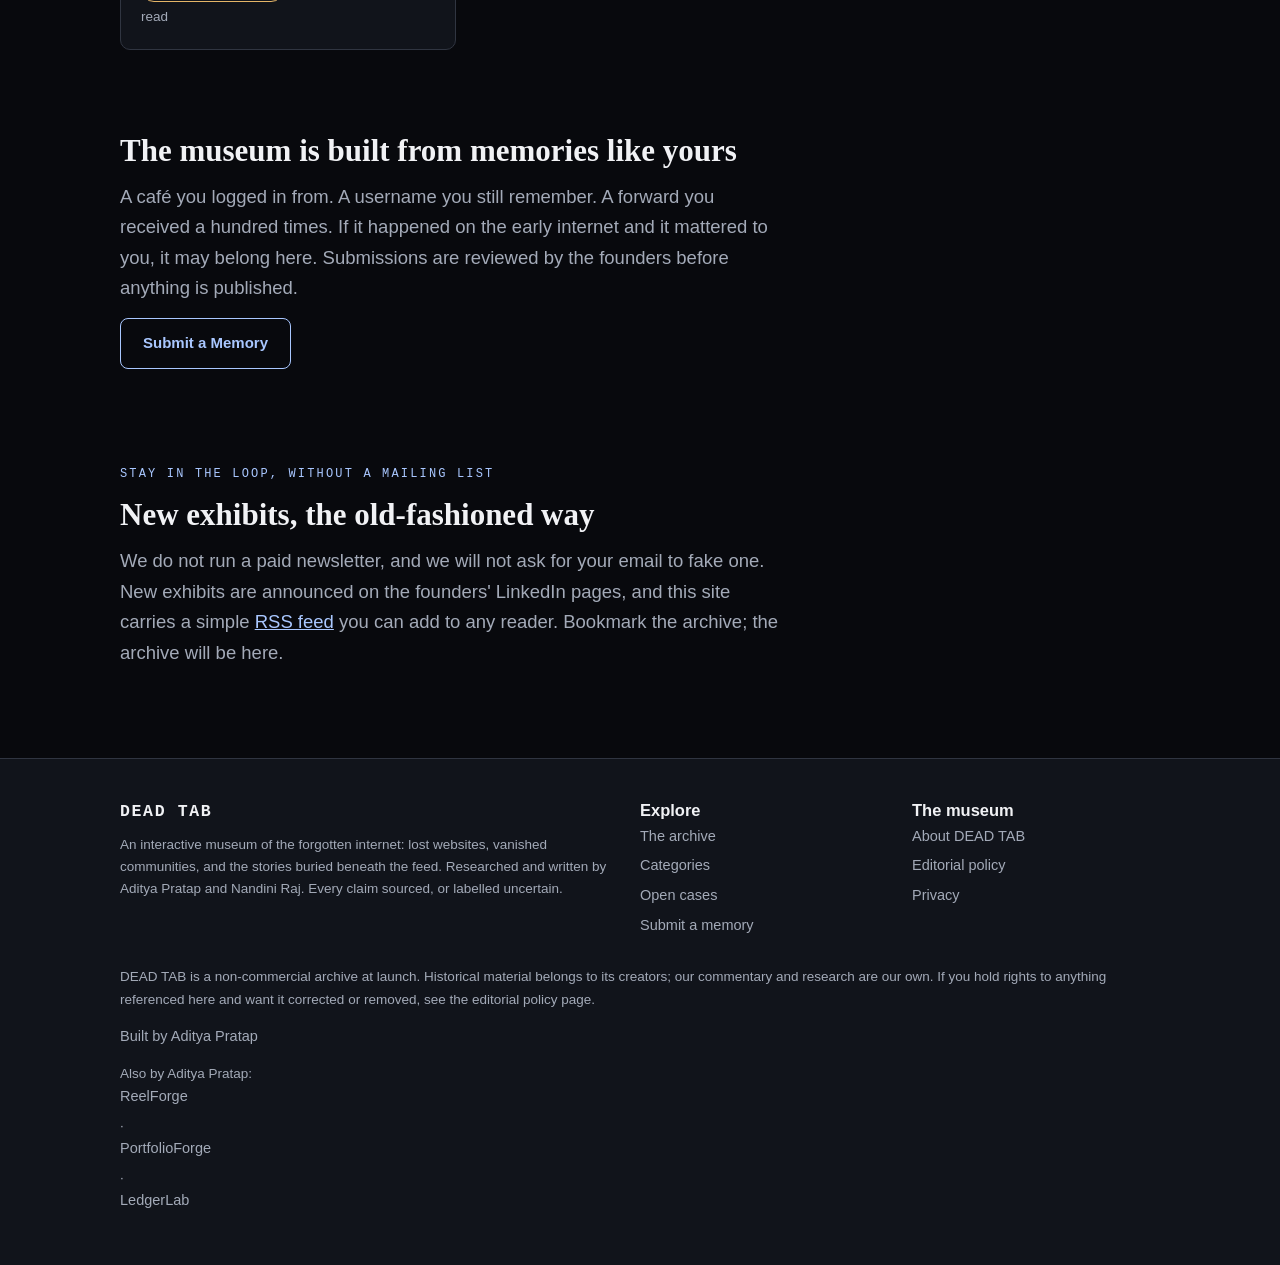
==== commit 2e4398cb: "Add Google Search Console verification tag (adityapratap0077 property)" ====
--- a/index.html
+++ b/index.html
@@ -1,6 +1,7 @@
 <!DOCTYPE html>
 <html lang="en">
 <head>
+  <meta name="google-site-verification" content="7ihRPRC74J9LOkbkwWkaz2vkmwGyK95dX2aNGHGwbEc">
 <meta charset="UTF-8">
 <meta name="viewport" content="width=device-width, initial-scale=1">
 <title>DEAD TAB — Somewhere, a page still remembers</title>
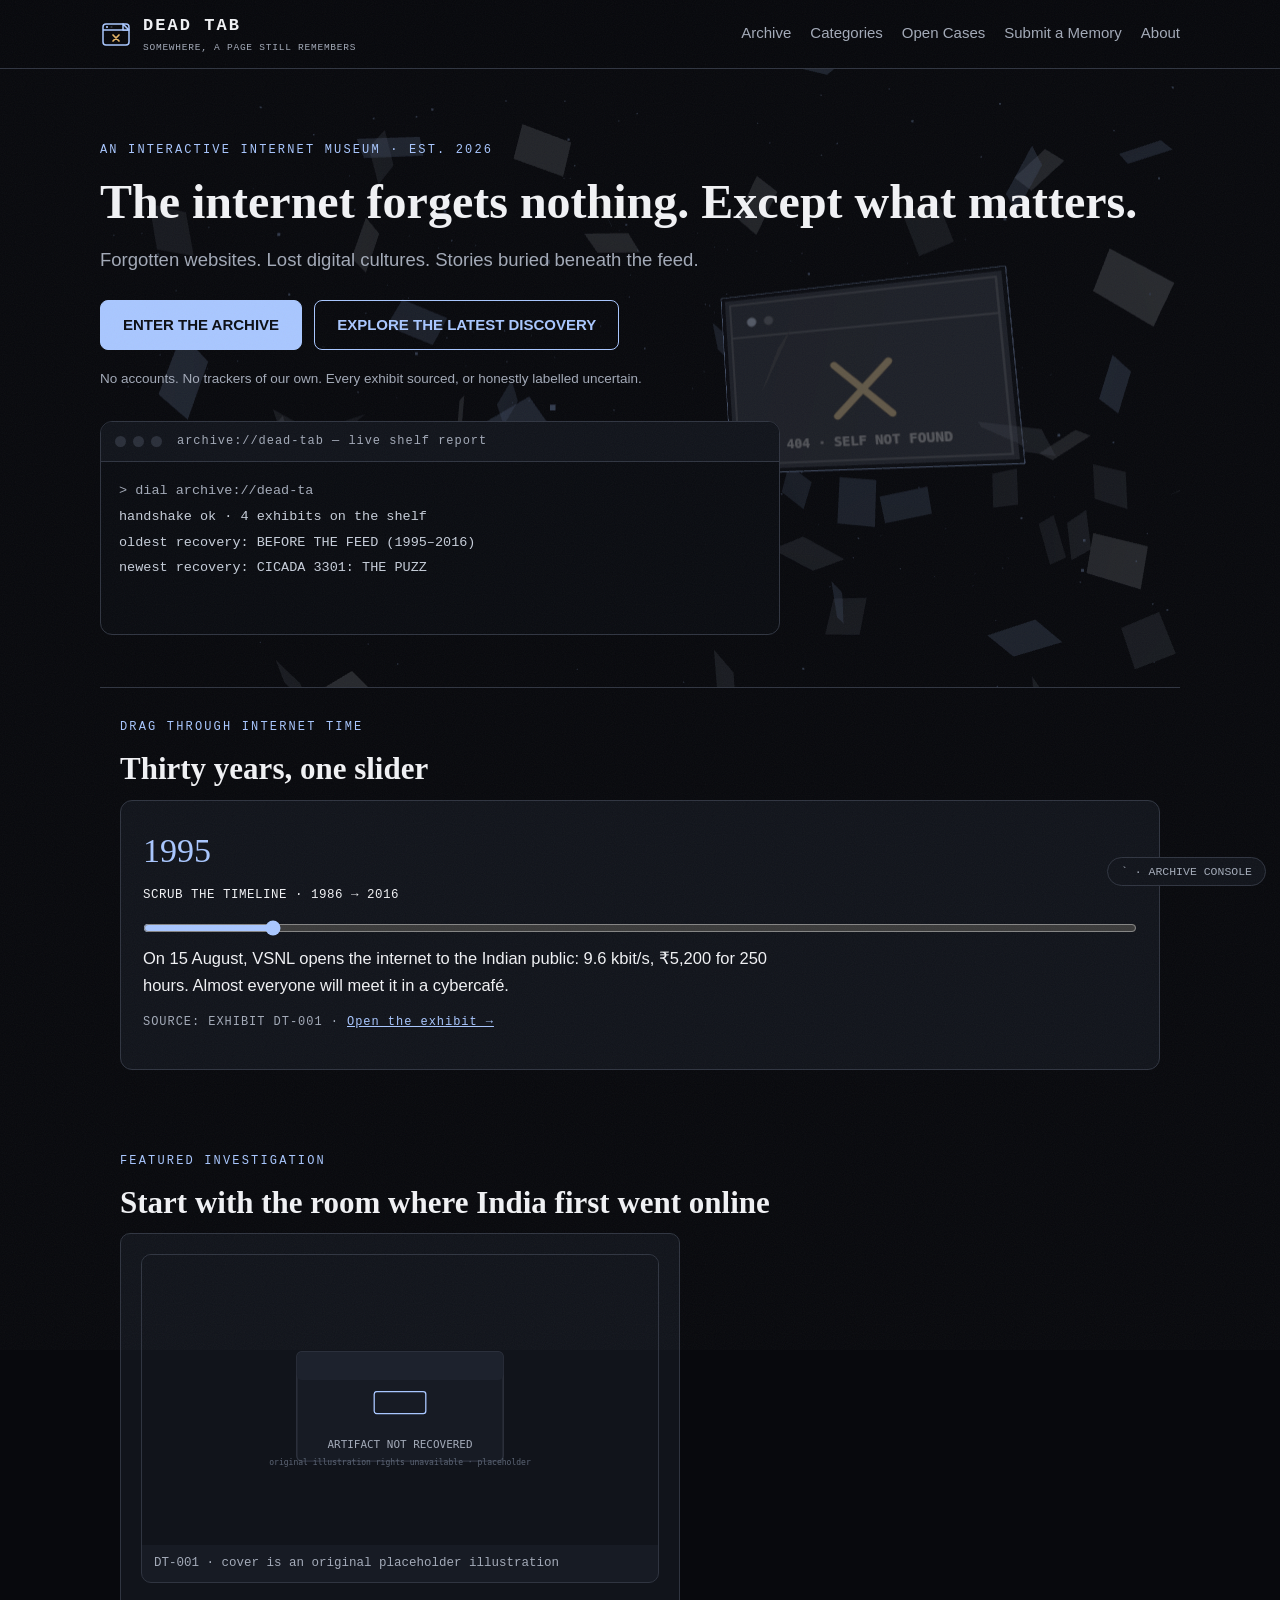
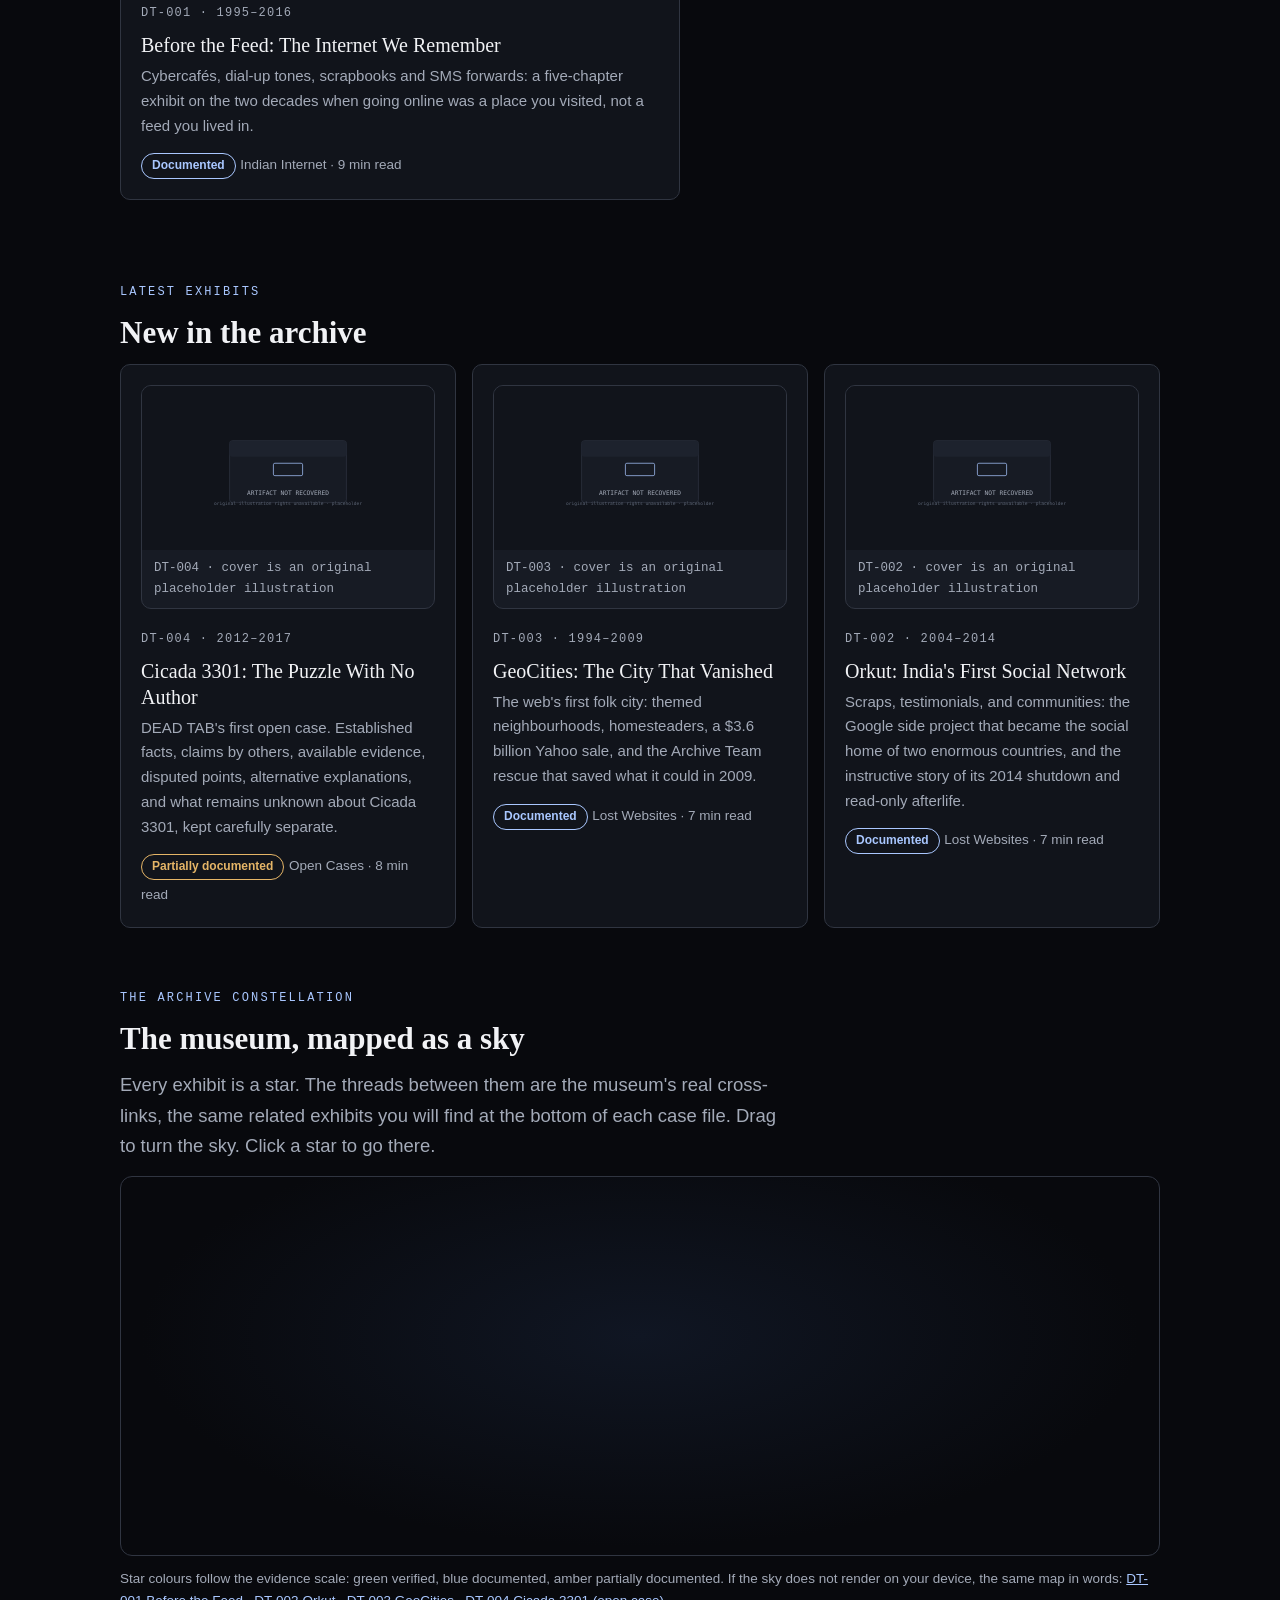
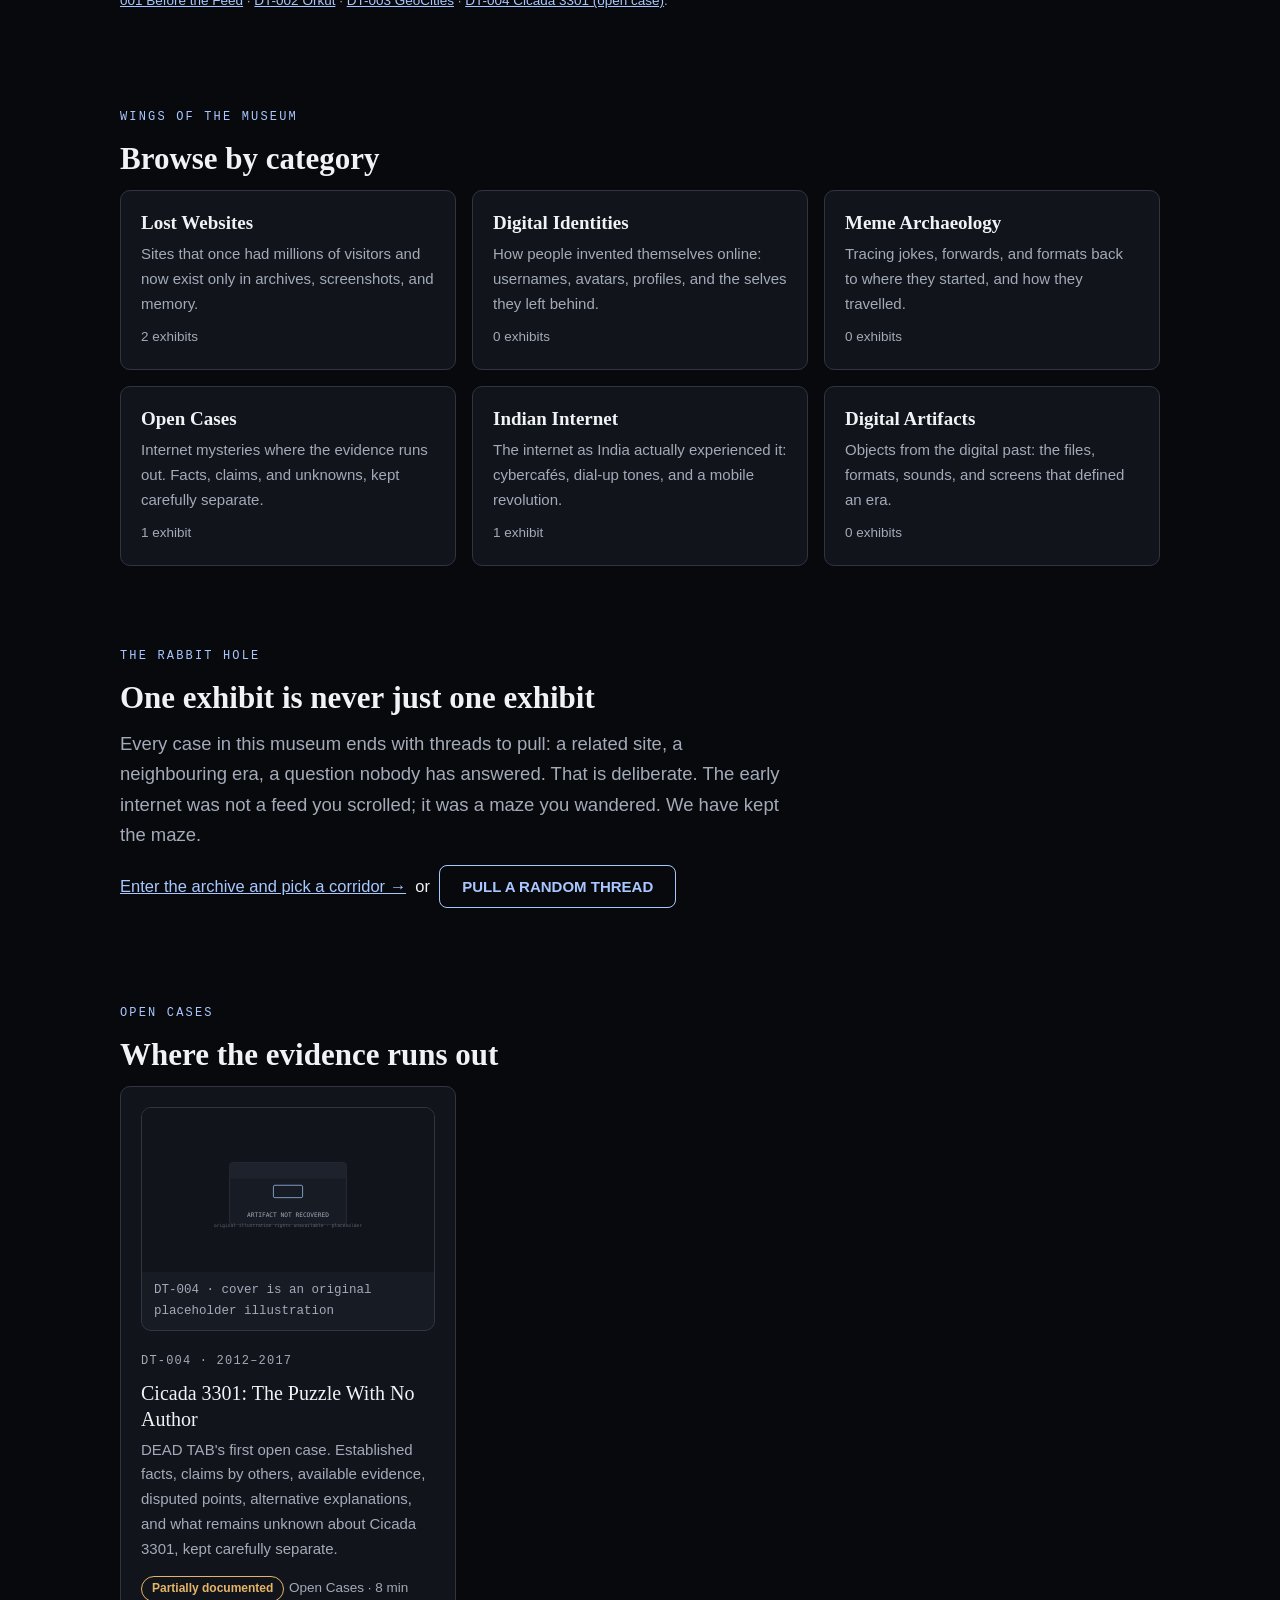
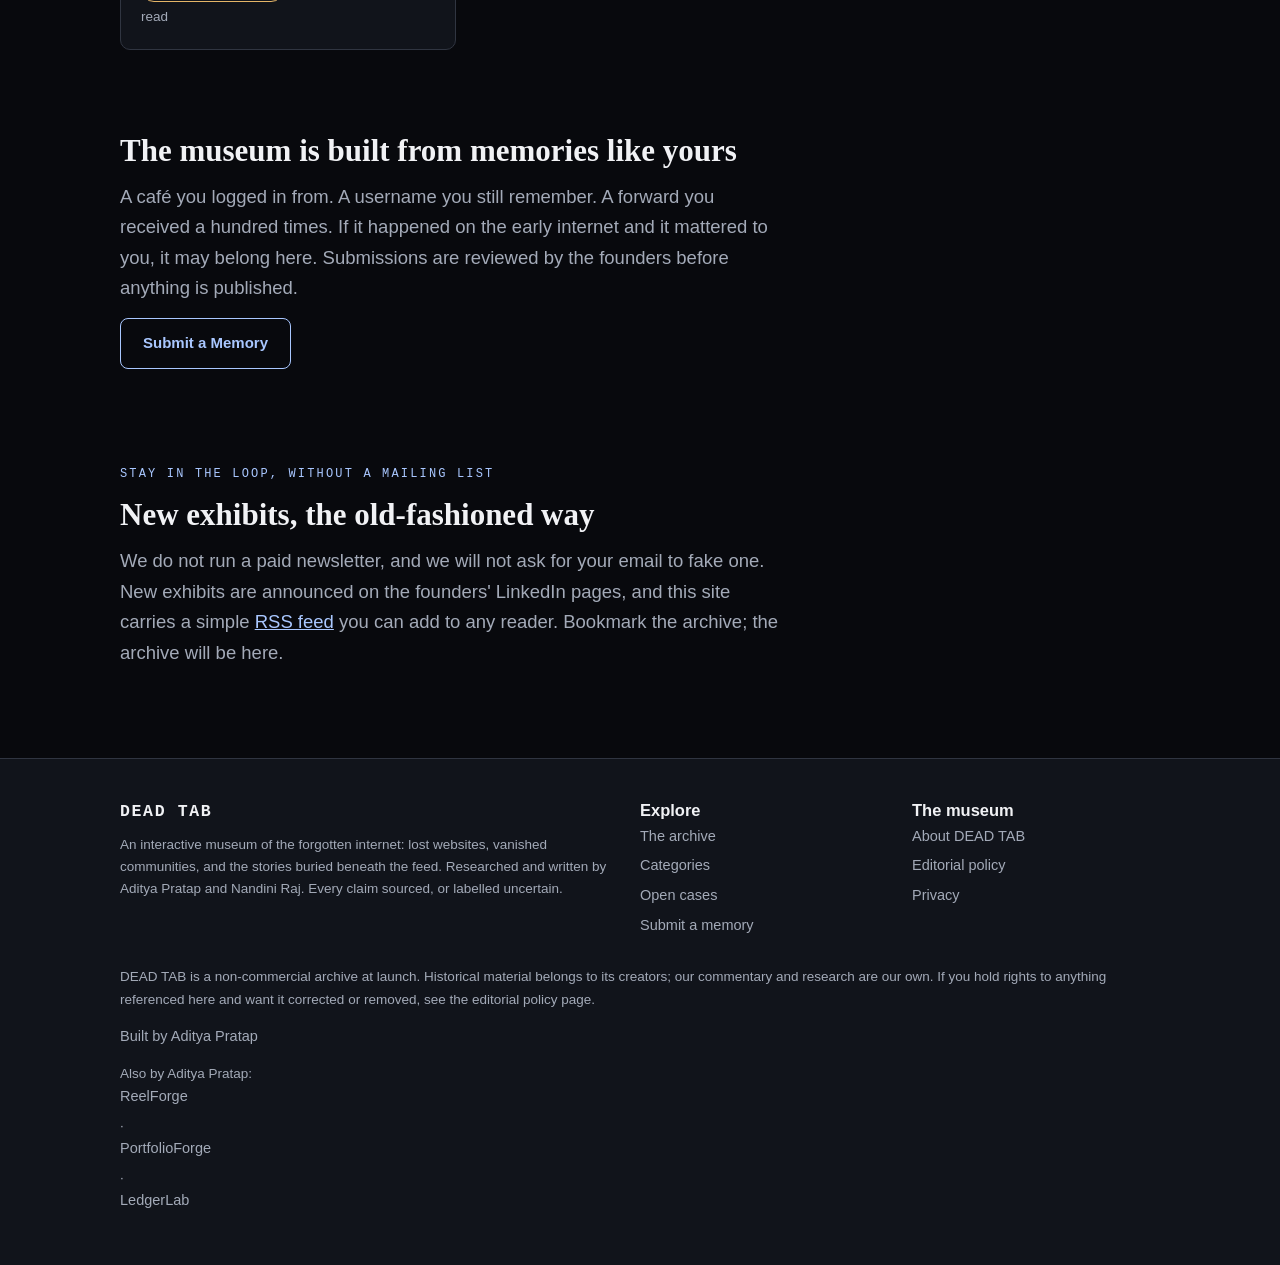
==== commit d06368b7: "Add Google Analytics tag (G-4HRZ43CRC9)" ====
--- a/index.html
+++ b/index.html
@@ -1,6 +1,8 @@
 <!DOCTYPE html>
 <html lang="en">
 <head>
+<script async src="https://www.googletagmanager.com/gtag/js?id=G-4HRZ43CRC9"></script>
+<script>window.dataLayer = window.dataLayer || [];function gtag(){dataLayer.push(arguments);}gtag('js', new Date());gtag('config', 'G-4HRZ43CRC9');</script>
   <meta name="google-site-verification" content="7ihRPRC74J9LOkbkwWkaz2vkmwGyK95dX2aNGHGwbEc">
 <meta charset="UTF-8">
 <meta name="viewport" content="width=device-width, initial-scale=1">
